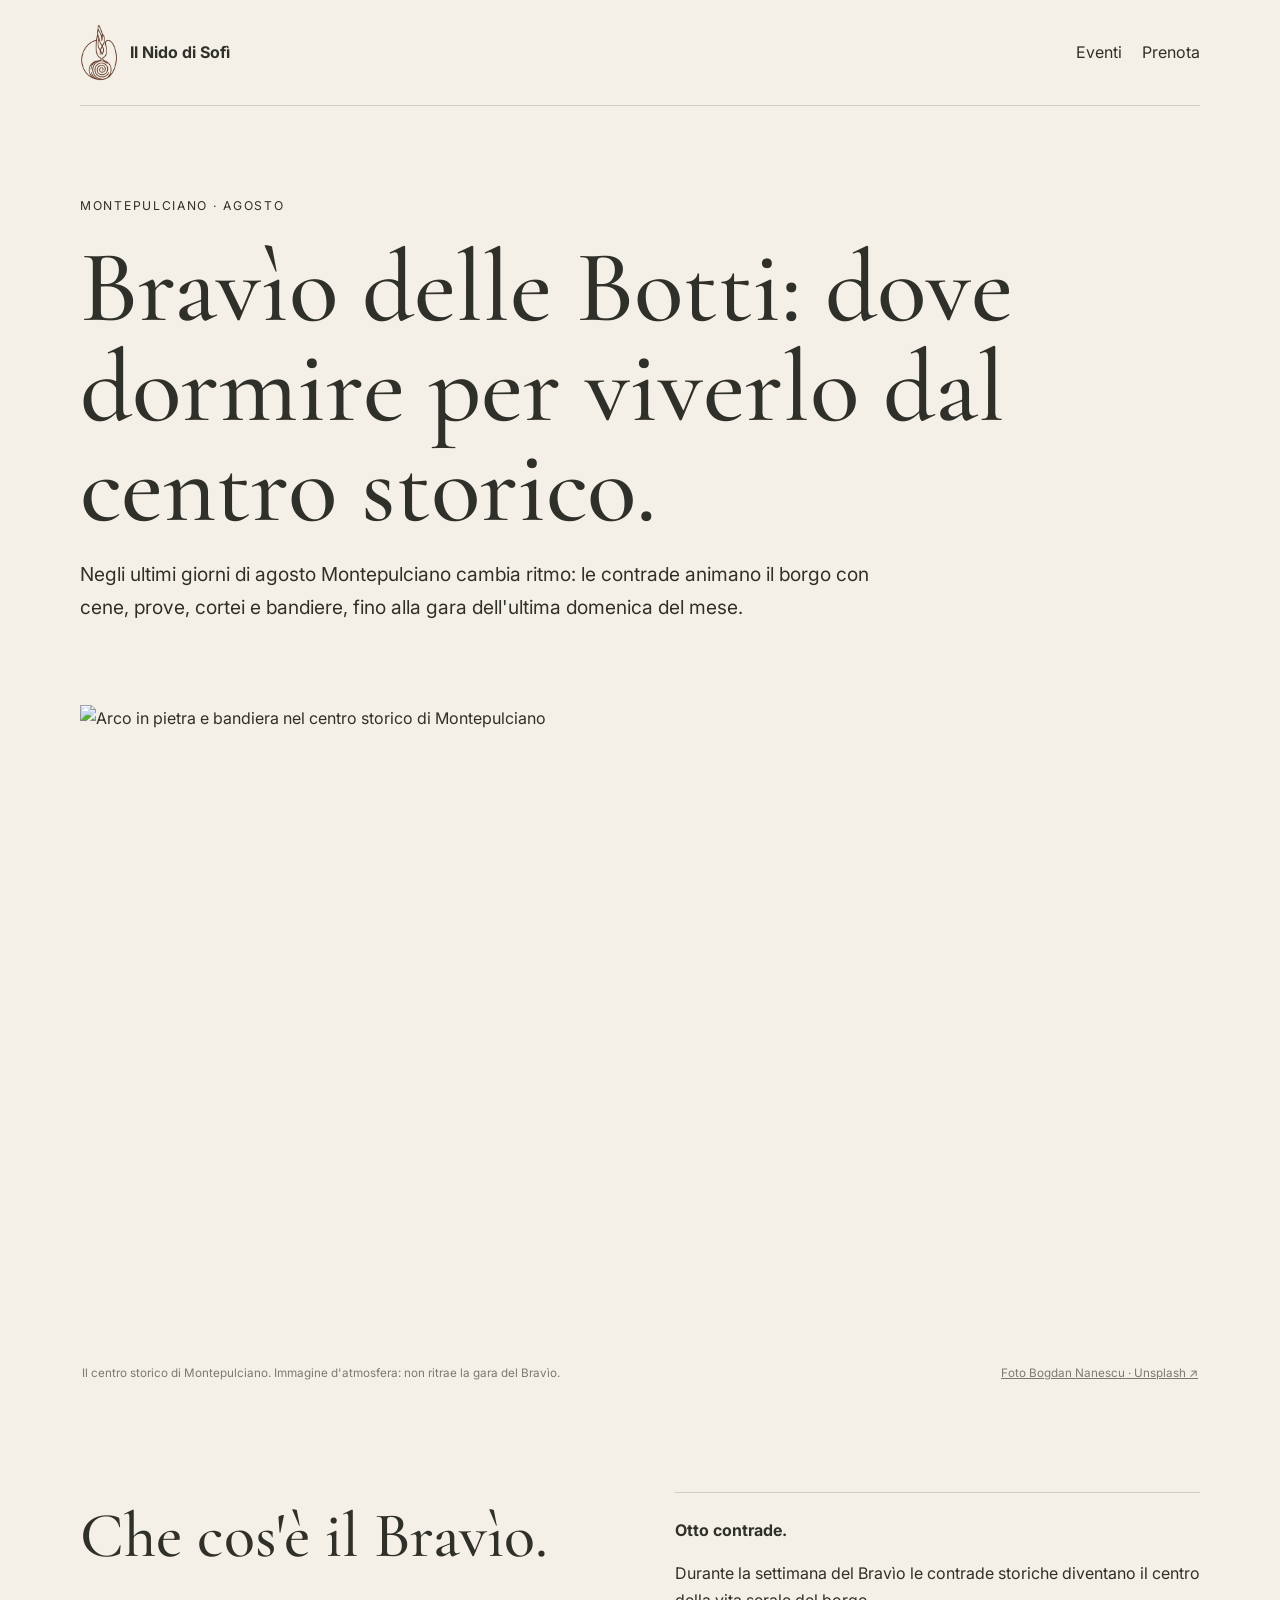
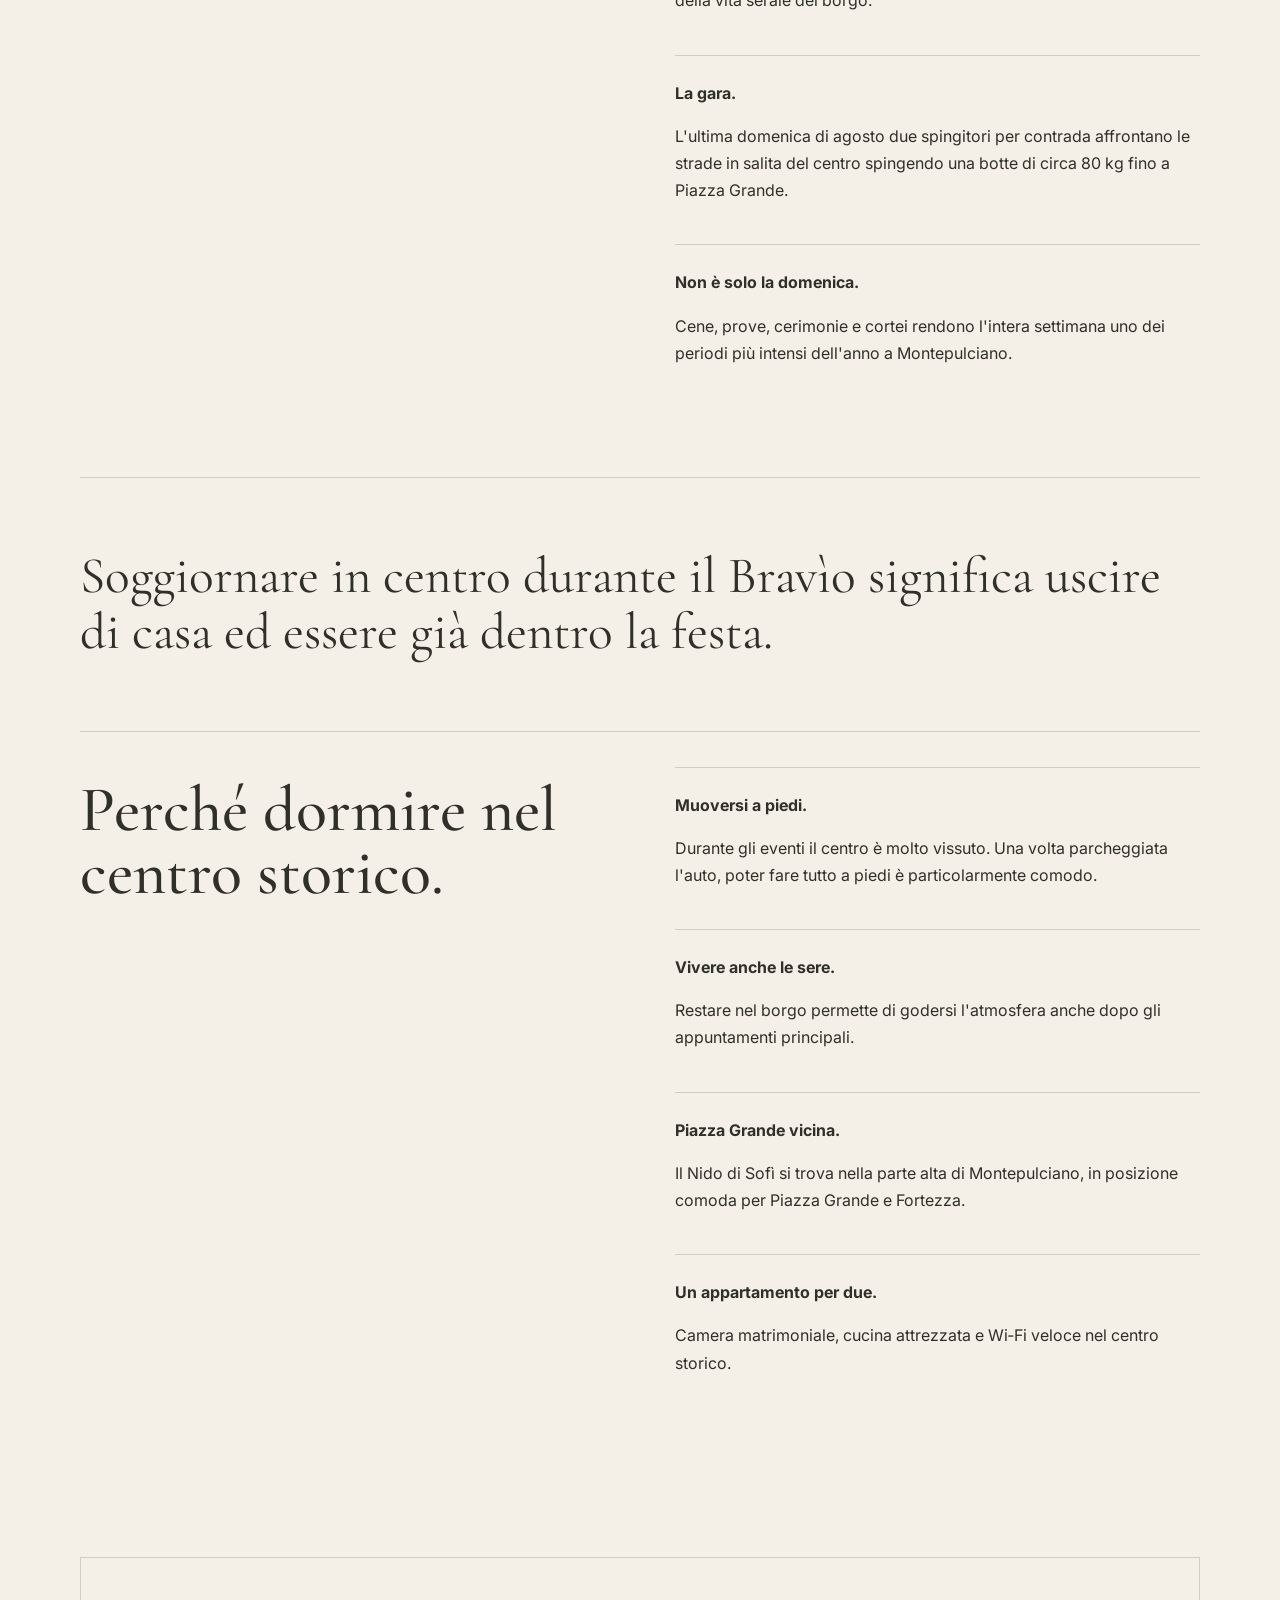
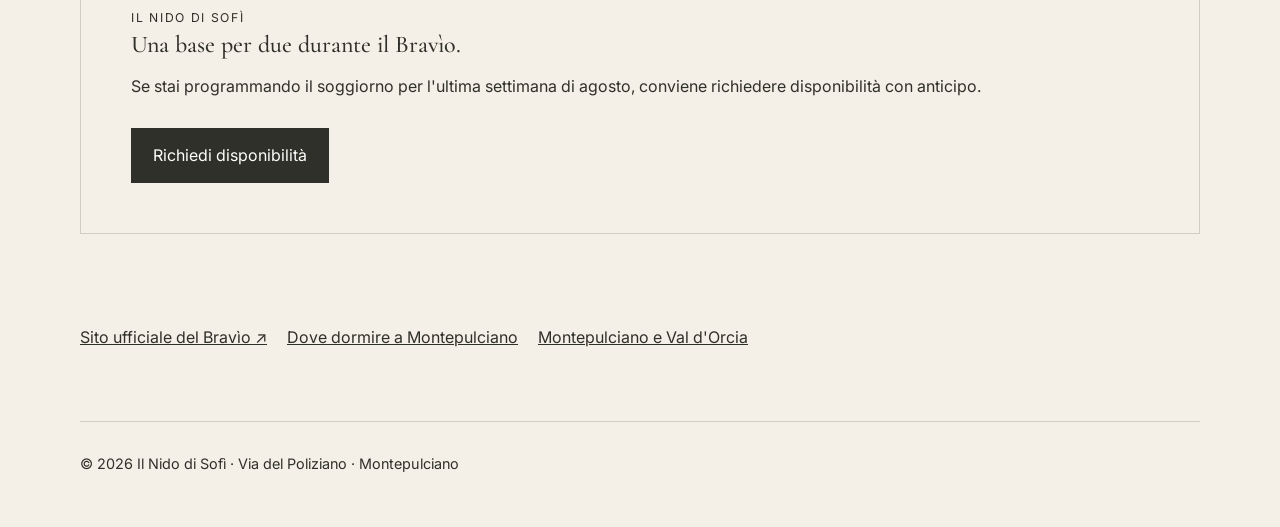
==== bravio-delle-botti/index.html @ 64944c13 "Switch canonical site URLs to ilnidodisofi.it" ====
<!doctype html>
<html lang="it">
<head>
  <meta charset="utf-8"><meta name="viewport" content="width=device-width, initial-scale=1">
  <link rel="icon" href="/favicon.png?v=2" type="image/png" sizes="512x512">
  <link rel="shortcut icon" href="/favicon.png?v=2" type="image/png">
  <link rel="apple-touch-icon" href="/favicon.png?v=2">
<title>Bravìo delle Botti a Montepulciano | Dove dormire in centro</title>
  <meta name="description" content="Bravìo delle Botti a Montepulciano: cosa aspettarsi, quando si svolge e dove dormire nel centro storico, a pochi passi da Piazza Grande.">
  <meta name="robots" content="index,follow,max-image-preview:large"><link rel="canonical" href="https://ilnidodisofi.it/bravio-delle-botti/">
  <meta property="og:title" content="Bravìo delle Botti a Montepulciano | Dove dormire in centro"><meta property="og:description" content="Una guida per vivere il Bravìo delle Botti soggiornando nel centro storico di Montepulciano."><meta property="og:type" content="article"><meta property="og:url" content="https://ilnidodisofi.it/bravio-delle-botti/"><meta property="og:image" content="https://ilnidodisofi.it/assets/photos/living-03.jpg">
  <link rel="preconnect" href="https://fonts.googleapis.com"><link rel="preconnect" href="https://fonts.gstatic.com" crossorigin><link href="https://fonts.googleapis.com/css2?family=Cormorant+Garamond:wght@400;500;600;700&family=Inter:wght@300;400;500;600&display=swap" rel="stylesheet">
  <style>:root{--cream:#f5f0e7;--ink:#2f3029;--brand:#6e3218;--line:rgba(47,48,41,.18)}*{box-sizing:border-box}body{margin:0;background:var(--cream);color:var(--ink);font-family:Inter,sans-serif;line-height:1.7}.wrap{width:min(1120px,88vw);margin:auto}.top{display:flex;justify-content:space-between;align-items:center;padding:24px 0;border-bottom:1px solid var(--line)}.brand{display:flex;align-items:center;gap:12px;color:inherit;text-decoration:none}.brand img{width:38px}.top nav a{color:inherit;text-decoration:none;margin-left:20px}.hero{padding:90px 0 50px}.eyebrow{letter-spacing:.14em;font-size:.76rem;text-transform:uppercase}.hero h1,h2{font-family:"Cormorant Garamond",serif;font-weight:500;line-height:.98;margin:.2em 0}.hero h1{font-size:clamp(3.2rem,8vw,7rem);max-width:960px}.lead{font-size:1.2rem;max-width:800px}.editorial-photo{margin:12px 0 76px}.editorial-photo img{display:block;width:100%;height:clamp(330px,52vw,650px);object-fit:cover;object-position:center}.editorial-photo figcaption{display:flex;justify-content:space-between;gap:16px;padding:10px 2px 0;font-size:.73rem;line-height:1.4;color:rgba(47,48,41,.62)}.editorial-photo a{color:inherit}.grid{display:grid;grid-template-columns:1fr 1fr;gap:70px;padding:35px 0 70px}.grid h2{font-size:clamp(2.2rem,5vw,4.4rem)}.card{border-top:1px solid var(--line);padding:24px 0}.quote{font-family:"Cormorant Garamond",serif;font-size:clamp(2rem,4vw,3.5rem);line-height:1.1;padding:70px 0;border-top:1px solid var(--line);border-bottom:1px solid var(--line)}.cta{margin:70px 0 90px;padding:50px;border:1px solid var(--line)}.button{display:inline-block;background:var(--ink);color:white;text-decoration:none;padding:14px 22px;margin-top:12px}.links{display:flex;gap:20px;flex-wrap:wrap;padding:0 0 70px}.links a{color:inherit}footer{border-top:1px solid var(--line);padding:30px 0 50px;font-size:.9rem}@media(max-width:760px){.top nav{display:none}.grid{grid-template-columns:1fr;gap:20px}.hero{padding-top:60px}.cta{padding:30px}.editorial-photo{margin-bottom:58px}.editorial-photo img{height:68vw;min-height:280px;max-height:420px}.editorial-photo figcaption{font-size:.7rem}}</style>
</head>
<body><div class="wrap"><header class="top"><a class="brand" href="../"><img src="../assets/logo-mark.png" alt=""><strong>Il Nido di Sofì</strong></a><nav><a href="../#eventi">Eventi</a><a href="../#prenota">Prenota</a></nav></header><main>
<section class="hero"><div class="eyebrow">MONTEPULCIANO · AGOSTO</div><h1>Bravìo delle Botti: dove dormire per viverlo dal centro storico.</h1><p class="lead">Negli ultimi giorni di agosto Montepulciano cambia ritmo: le contrade animano il borgo con cene, prove, cortei e bandiere, fino alla gara dell'ultima domenica del mese.</p></section>
<figure class="editorial-photo"><img src="https://unsplash.com/photos/4X8I5__wAx4/download?force=true&w=1800" alt="Arco in pietra e bandiera nel centro storico di Montepulciano" loading="lazy"><figcaption><span>Il centro storico di Montepulciano. Immagine d'atmosfera: non ritrae la gara del Bravìo.</span><a href="https://unsplash.com/photos/4X8I5__wAx4" target="_blank" rel="noopener">Foto Bogdan Nanescu · Unsplash ↗</a></figcaption></figure>
<section class="grid"><div><h2>Che cos'è il Bravìo.</h2></div><div><div class="card"><strong>Otto contrade.</strong><p>Durante la settimana del Bravìo le contrade storiche diventano il centro della vita serale del borgo.</p></div><div class="card"><strong>La gara.</strong><p>L'ultima domenica di agosto due spingitori per contrada affrontano le strade in salita del centro spingendo una botte di circa 80 kg fino a Piazza Grande.</p></div><div class="card"><strong>Non è solo la domenica.</strong><p>Cene, prove, cerimonie e cortei rendono l'intera settimana uno dei periodi più intensi dell'anno a Montepulciano.</p></div></div></section>
<div class="quote">Soggiornare in centro durante il Bravìo significa uscire di casa ed essere già dentro la festa.</div>
<section class="grid"><div><h2>Perché dormire nel centro storico.</h2></div><div><div class="card"><strong>Muoversi a piedi.</strong><p>Durante gli eventi il centro è molto vissuto. Una volta parcheggiata l'auto, poter fare tutto a piedi è particolarmente comodo.</p></div><div class="card"><strong>Vivere anche le sere.</strong><p>Restare nel borgo permette di godersi l'atmosfera anche dopo gli appuntamenti principali.</p></div><div class="card"><strong>Piazza Grande vicina.</strong><p>Il Nido di Sofì si trova nella parte alta di Montepulciano, in posizione comoda per Piazza Grande e Fortezza.</p></div><div class="card"><strong>Un appartamento per due.</strong><p>Camera matrimoniale, cucina attrezzata e Wi‑Fi veloce nel centro storico.</p></div></div></section>
<section class="cta"><div class="eyebrow">IL NIDO DI SOFÌ</div><h2>Una base per due durante il Bravìo.</h2><p>Se stai programmando il soggiorno per l'ultima settimana di agosto, conviene richiedere disponibilità con anticipo.</p><a class="button" href="../#prenota">Richiedi disponibilità</a></section><div class="links"><a href="https://www.braviodellebotti.com/" target="_blank" rel="noopener">Sito ufficiale del Bravìo ↗</a><a href="../montepulciano/">Dove dormire a Montepulciano</a><a href="../val-dorcia/">Montepulciano e Val d'Orcia</a></div>
</main><footer>© 2026 Il Nido di Sofì · Via del Poliziano · Montepulciano</footer></div></body></html>
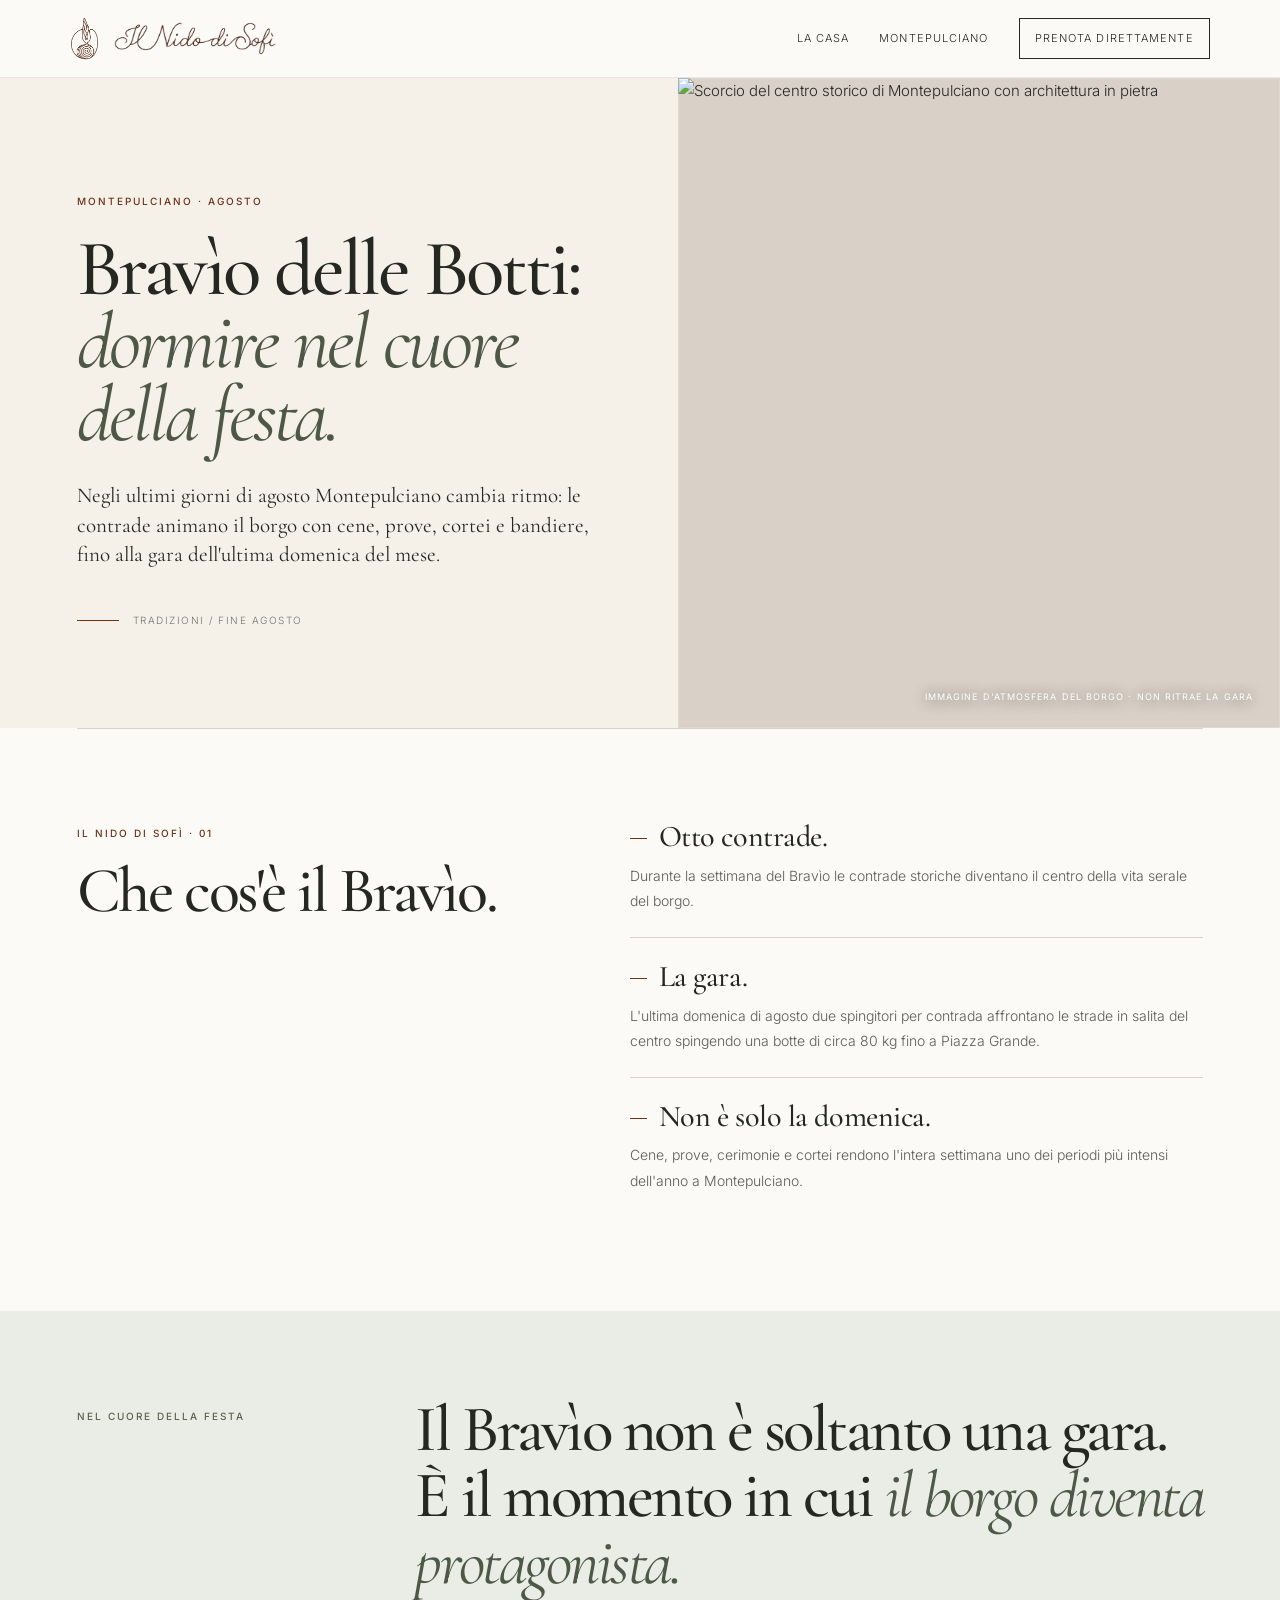
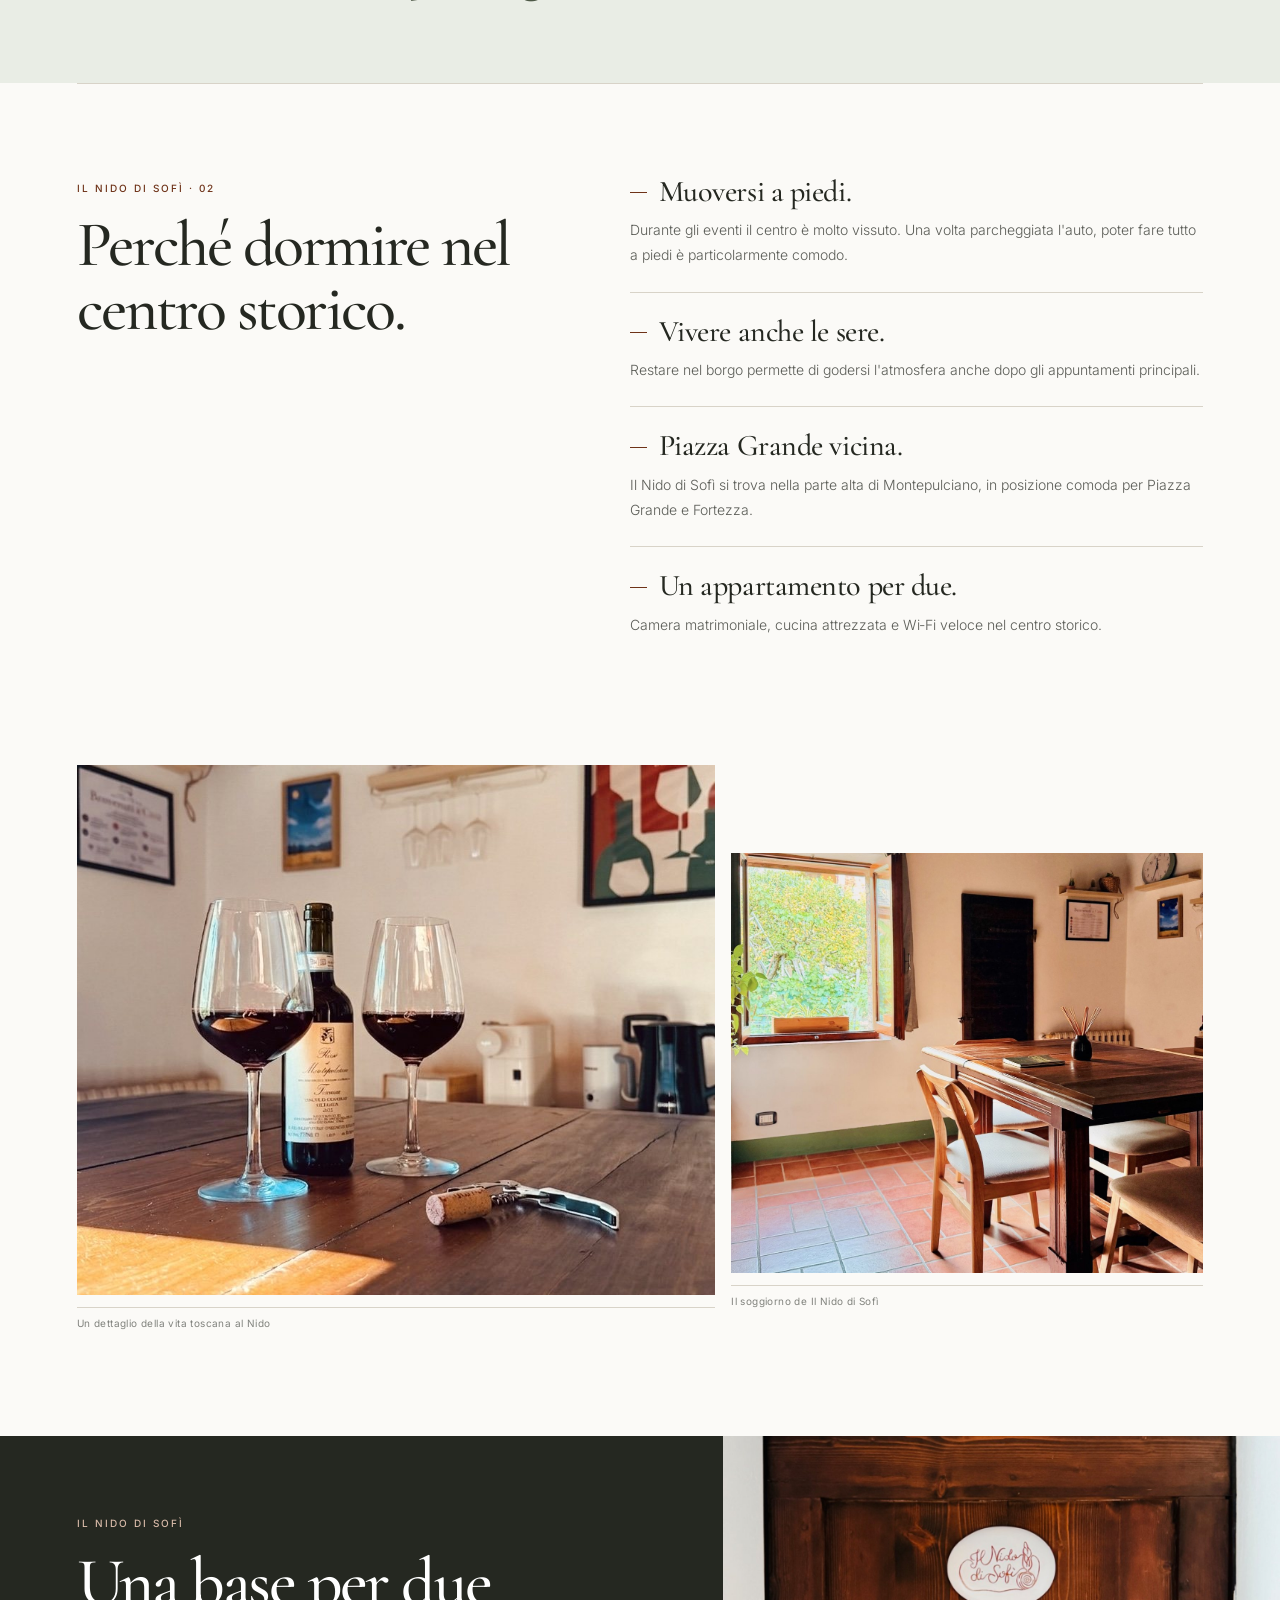
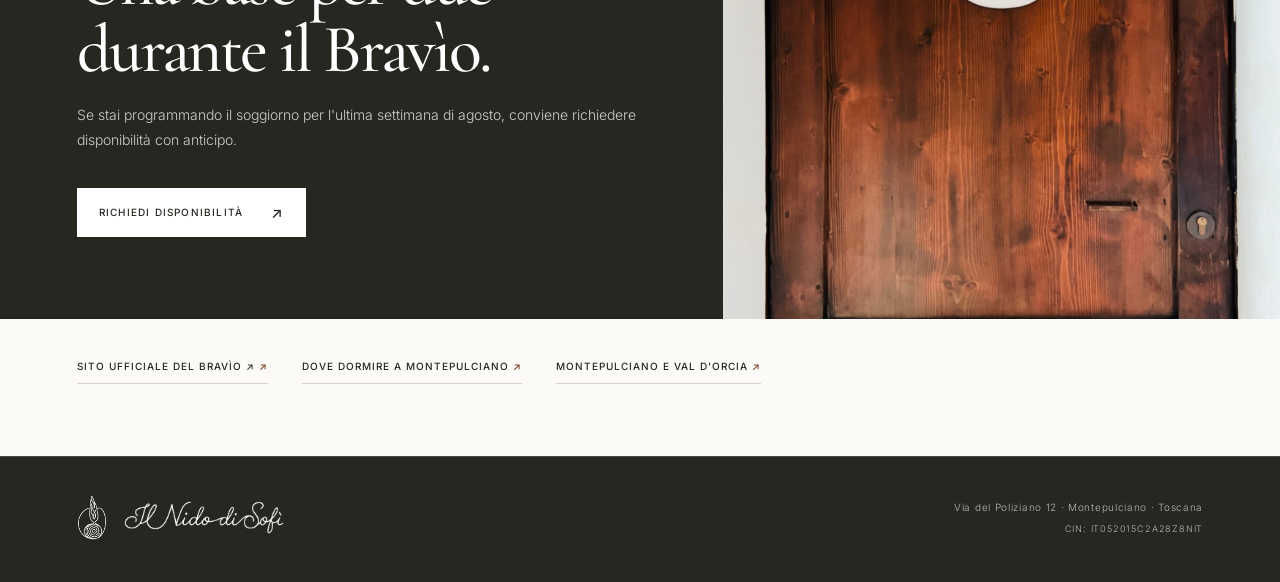
==== commit ddd9dabf: "Bring heritage and countryside pages into refined editorial design" ====
--- a/bravio-delle-botti/index.html
+++ b/bravio-delle-botti/index.html
@@ -2,21 +2,21 @@
 <html lang="it">
 <head>
   <meta charset="utf-8"><meta name="viewport" content="width=device-width, initial-scale=1">
-  <link rel="icon" href="/favicon.png?v=2" type="image/png" sizes="512x512">
-  <link rel="shortcut icon" href="/favicon.png?v=2" type="image/png">
-  <link rel="apple-touch-icon" href="/favicon.png?v=2">
+  <link rel="icon" href="/favicon.ico" sizes="any">
+<link rel="icon" href="/favicon.png" type="image/png" sizes="512x512">
+<link rel="shortcut icon" href="/favicon.ico">
+<link rel="apple-touch-icon" href="/favicon.png">
 <title>Bravìo delle Botti a Montepulciano | Dove dormire in centro</title>
   <meta name="description" content="Bravìo delle Botti a Montepulciano: cosa aspettarsi, quando si svolge e dove dormire nel centro storico, a pochi passi da Piazza Grande.">
   <meta name="robots" content="index,follow,max-image-preview:large"><link rel="canonical" href="https://ilnidodisofi.it/bravio-delle-botti/">
   <meta property="og:title" content="Bravìo delle Botti a Montepulciano | Dove dormire in centro"><meta property="og:description" content="Una guida per vivere il Bravìo delle Botti soggiornando nel centro storico di Montepulciano."><meta property="og:type" content="article"><meta property="og:url" content="https://ilnidodisofi.it/bravio-delle-botti/"><meta property="og:image" content="https://ilnidodisofi.it/assets/photos/living-03.jpg">
   <link rel="preconnect" href="https://fonts.googleapis.com"><link rel="preconnect" href="https://fonts.gstatic.com" crossorigin><link href="https://fonts.googleapis.com/css2?family=Cormorant+Garamond:wght@400;500;600;700&family=Inter:wght@300;400;500;600&display=swap" rel="stylesheet">
-  <style>:root{--cream:#f5f0e7;--ink:#2f3029;--brand:#6e3218;--line:rgba(47,48,41,.18)}*{box-sizing:border-box}body{margin:0;background:var(--cream);color:var(--ink);font-family:Inter,sans-serif;line-height:1.7}.wrap{width:min(1120px,88vw);margin:auto}.top{display:flex;justify-content:space-between;align-items:center;padding:24px 0;border-bottom:1px solid var(--line)}.brand{display:flex;align-items:center;gap:12px;color:inherit;text-decoration:none}.brand img{width:38px}.top nav a{color:inherit;text-decoration:none;margin-left:20px}.hero{padding:90px 0 50px}.eyebrow{letter-spacing:.14em;font-size:.76rem;text-transform:uppercase}.hero h1,h2{font-family:"Cormorant Garamond",serif;font-weight:500;line-height:.98;margin:.2em 0}.hero h1{font-size:clamp(3.2rem,8vw,7rem);max-width:960px}.lead{font-size:1.2rem;max-width:800px}.editorial-photo{margin:12px 0 76px}.editorial-photo img{display:block;width:100%;height:clamp(330px,52vw,650px);object-fit:cover;object-position:center}.editorial-photo figcaption{display:flex;justify-content:space-between;gap:16px;padding:10px 2px 0;font-size:.73rem;line-height:1.4;color:rgba(47,48,41,.62)}.editorial-photo a{color:inherit}.grid{display:grid;grid-template-columns:1fr 1fr;gap:70px;padding:35px 0 70px}.grid h2{font-size:clamp(2.2rem,5vw,4.4rem)}.card{border-top:1px solid var(--line);padding:24px 0}.quote{font-family:"Cormorant Garamond",serif;font-size:clamp(2rem,4vw,3.5rem);line-height:1.1;padding:70px 0;border-top:1px solid var(--line);border-bottom:1px solid var(--line)}.cta{margin:70px 0 90px;padding:50px;border:1px solid var(--line)}.button{display:inline-block;background:var(--ink);color:white;text-decoration:none;padding:14px 22px;margin-top:12px}.links{display:flex;gap:20px;flex-wrap:wrap;padding:0 0 70px}.links a{color:inherit}footer{border-top:1px solid var(--line);padding:30px 0 50px;font-size:.9rem}@media(max-width:760px){.top nav{display:none}.grid{grid-template-columns:1fr;gap:20px}.hero{padding-top:60px}.cta{padding:30px}.editorial-photo{margin-bottom:58px}.editorial-photo img{height:68vw;min-height:280px;max-height:420px}.editorial-photo figcaption{font-size:.7rem}}</style>
+  <link rel="stylesheet" href="/landing-pages.css?v=2">
 </head>
-<body><div class="wrap"><header class="top"><a class="brand" href="../"><img src="../assets/logo-mark.png" alt=""><strong>Il Nido di Sofì</strong></a><nav><a href="../#eventi">Eventi</a><a href="../#prenota">Prenota</a></nav></header><main>
-<section class="hero"><div class="eyebrow">MONTEPULCIANO · AGOSTO</div><h1>Bravìo delle Botti: dove dormire per viverlo dal centro storico.</h1><p class="lead">Negli ultimi giorni di agosto Montepulciano cambia ritmo: le contrade animano il borgo con cene, prove, cortei e bandiere, fino alla gara dell'ultima domenica del mese.</p></section>
-<figure class="editorial-photo"><img src="https://unsplash.com/photos/4X8I5__wAx4/download?force=true&w=1800" alt="Arco in pietra e bandiera nel centro storico di Montepulciano" loading="lazy"><figcaption><span>Il centro storico di Montepulciano. Immagine d'atmosfera: non ritrae la gara del Bravìo.</span><a href="https://unsplash.com/photos/4X8I5__wAx4" target="_blank" rel="noopener">Foto Bogdan Nanescu · Unsplash ↗</a></figcaption></figure>
-<section class="grid"><div><h2>Che cos'è il Bravìo.</h2></div><div><div class="card"><strong>Otto contrade.</strong><p>Durante la settimana del Bravìo le contrade storiche diventano il centro della vita serale del borgo.</p></div><div class="card"><strong>La gara.</strong><p>L'ultima domenica di agosto due spingitori per contrada affrontano le strade in salita del centro spingendo una botte di circa 80 kg fino a Piazza Grande.</p></div><div class="card"><strong>Non è solo la domenica.</strong><p>Cene, prove, cerimonie e cortei rendono l'intera settimana uno dei periodi più intensi dell'anno a Montepulciano.</p></div></div></section>
-<div class="quote">Soggiornare in centro durante il Bravìo significa uscire di casa ed essere già dentro la festa.</div>
-<section class="grid"><div><h2>Perché dormire nel centro storico.</h2></div><div><div class="card"><strong>Muoversi a piedi.</strong><p>Durante gli eventi il centro è molto vissuto. Una volta parcheggiata l'auto, poter fare tutto a piedi è particolarmente comodo.</p></div><div class="card"><strong>Vivere anche le sere.</strong><p>Restare nel borgo permette di godersi l'atmosfera anche dopo gli appuntamenti principali.</p></div><div class="card"><strong>Piazza Grande vicina.</strong><p>Il Nido di Sofì si trova nella parte alta di Montepulciano, in posizione comoda per Piazza Grande e Fortezza.</p></div><div class="card"><strong>Un appartamento per due.</strong><p>Camera matrimoniale, cucina attrezzata e Wi‑Fi veloce nel centro storico.</p></div></div></section>
-<section class="cta"><div class="eyebrow">IL NIDO DI SOFÌ</div><h2>Una base per due durante il Bravìo.</h2><p>Se stai programmando il soggiorno per l'ultima settimana di agosto, conviene richiedere disponibilità con anticipo.</p><a class="button" href="../#prenota">Richiedi disponibilità</a></section><div class="links"><a href="https://www.braviodellebotti.com/" target="_blank" rel="noopener">Sito ufficiale del Bravìo ↗</a><a href="../montepulciano/">Dove dormire a Montepulciano</a><a href="../val-dorcia/">Montepulciano e Val d'Orcia</a></div>
-</main><footer>© 2026 Il Nido di Sofì · Via del Poliziano · Montepulciano</footer></div></body></html>+<body class="page-bravio"><div class="wrap"><header class="top"><a class="brand" href="/" aria-label="Il Nido di Sofì — Torna alla home"><img class="brand-mark" src="../assets/logo-mark.png" alt=""><img class="brand-wordmark" src="../assets/logo-wordmark.png" alt="Il Nido di Sofì"></a><nav aria-label="Navigazione"><a href="/#casa">La casa</a><a href="/montepulciano/">Montepulciano</a><a class="nav-cta" href="/#prenota">Prenota direttamente</a></nav></header><main>
+<section class="hero hero-split"><div class="hero-copy"><div class="eyebrow">MONTEPULCIANO · AGOSTO</div><h1>Bravìo delle Botti: <em>dormire nel cuore della festa.</em></h1><p class="lead">Negli ultimi giorni di agosto Montepulciano cambia ritmo: le contrade animano il borgo con cene, prove, cortei e bandiere, fino alla gara dell'ultima domenica del mese.</p><div class="hero-index">TRADIZIONI / FINE AGOSTO</div></div><div class="hero-visual"><img src="https://unsplash.com/photos/4X8I5__wAx4/download?force=true&w=1800" alt="Scorcio del centro storico di Montepulciano con architettura in pietra" fetchpriority="high"><span class="photo-credit">Immagine d'atmosfera del borgo · non ritrae la gara</span></div></section>
+<section class="chapter chapter-first"><div><span class="eyebrow">IL NIDO DI SOFÌ · 01</span><h2>Che cos'è il Bravìo.</h2></div><div><div class="card"><strong>Otto contrade.</strong><p>Durante la settimana del Bravìo le contrade storiche diventano il centro della vita serale del borgo.</p></div><div class="card"><strong>La gara.</strong><p>L'ultima domenica di agosto due spingitori per contrada affrontano le strade in salita del centro spingendo una botte di circa 80 kg fino a Piazza Grande.</p></div><div class="card"><strong>Non è solo la domenica.</strong><p>Cene, prove, cerimonie e cortei rendono l'intera settimana uno dei periodi più intensi dell'anno a Montepulciano.</p></div></div></section>
+<aside class="divider-quote" aria-label="NEL CUORE DELLA FESTA"><span class="eyebrow">NEL CUORE DELLA FESTA</span><p class="display-quote">Il Bravìo non è soltanto una gara. È il momento in cui <em>il borgo diventa protagonista.</em></p></aside>
+<section class="chapter"><div><span class="eyebrow">IL NIDO DI SOFÌ · 02</span><h2>Perché dormire nel centro storico.</h2></div><div><div class="card"><strong>Muoversi a piedi.</strong><p>Durante gli eventi il centro è molto vissuto. Una volta parcheggiata l'auto, poter fare tutto a piedi è particolarmente comodo.</p></div><div class="card"><strong>Vivere anche le sere.</strong><p>Restare nel borgo permette di godersi l'atmosfera anche dopo gli appuntamenti principali.</p></div><div class="card"><strong>Piazza Grande vicina.</strong><p>Il Nido di Sofì si trova nella parte alta di Montepulciano, in posizione comoda per Piazza Grande e Fortezza.</p></div><div class="card"><strong>Un appartamento per due.</strong><p>Camera matrimoniale, cucina attrezzata e Wi‑Fi veloce nel centro storico.</p></div></div></section>
+<section class="editorial-gallery" aria-label="L'atmosfera de Il Nido di Sofì"><figure><img src="../assets/photos/wine-detail.jpg" alt="Un dettaglio della vita toscana al Nido" loading="lazy"><figcaption>Un dettaglio della vita toscana al Nido</figcaption></figure><figure><img src="../assets/photos/living-03.jpg" alt="Il soggiorno de Il Nido di Sofì" loading="lazy"><figcaption>Il soggiorno de Il Nido di Sofì</figcaption></figure></section><section class="cta"><div class="cta-copy"><div class="eyebrow">IL NIDO DI SOFÌ</div><h2>Una base per due durante il Bravìo.</h2><p>Se stai programmando il soggiorno per l'ultima settimana di agosto, conviene richiedere disponibilità con anticipo.</p><a class="button" href="../#prenota">Richiedi disponibilità</a></div><div class="cta-art"><img src="../assets/photos/entrance-door.jpg" alt="Il Nido di Sofì a Montepulciano" loading="lazy"></div></section><div class="links"><a href="https://www.braviodellebotti.com/" target="_blank" rel="noopener">Sito ufficiale del Bravìo ↗</a><a href="../montepulciano/">Dove dormire a Montepulciano</a><a href="../val-dorcia/">Montepulciano e Val d'Orcia</a></div>
+</main><footer><a class="footer-logo" href="/" aria-label="Il Nido di Sofì — Homepage"><img src="../assets/logo-mark.png" alt=""><img src="../assets/logo-wordmark.png" alt="Il Nido di Sofì"></a><div class="footer-info">Via del Poliziano 12 · Montepulciano · Toscana<small>CIN: IT052015C2A28Z8NIT</small></div></footer></div></body></html>
--- a/landing-pages.css
+++ b/landing-pages.css
@@ -0,0 +1,137 @@
+/* Il Nido di Sofì — editorial landing pages.
+   Shared visual language with the home: ivory, olive, terracotta, Cormorant, Inter. */
+:root{--ink:#252821;--olive:#4d5846;--brand:#6e3218;--cream:#f5f1e9;--paper:#fbfaf7;--line:#d8d3c8;--serif:'Cormorant Garamond',Georgia,serif;--sans:'Inter',Arial,sans-serif}
+*,*:before,*:after{box-sizing:border-box}
+html{scroll-behavior:smooth}
+body{margin:0;background:var(--paper);color:var(--ink);font-family:var(--sans);font-size:15px;font-weight:300;line-height:1.72;-webkit-font-smoothing:antialiased}
+img{display:block;max-width:100%}a{color:inherit}h1,h2,h3,p{overflow-wrap:break-word}a:focus-visible{outline:2px solid var(--brand);outline-offset:4px}
+.wrap{width:100%;margin:0;max-width:none}
+.inner{width:min(1180px,88vw);margin-inline:auto}
+.top{height:78px;padding:0 5.5vw;position:sticky;top:0;z-index:20;display:flex;justify-content:space-between;align-items:center;background:rgba(251,250,247,.96);border-bottom:1px solid rgba(37,40,33,.09);backdrop-filter:blur(12px);-webkit-backdrop-filter:blur(12px)}
+.brand{display:flex;align-items:center;gap:12px;text-decoration:none;min-width:0}.brand-mark{width:29px;height:43px;object-fit:contain;flex:0 0 auto}.brand-wordmark{width:168px;height:auto;object-fit:contain;min-width:0}
+.top nav{display:flex;align-items:center;gap:30px}.top nav a{font-size:11px;letter-spacing:.1em;text-transform:uppercase;text-decoration:none;white-space:nowrap}
+.top nav a:hover,.text-link:hover{color:var(--brand)}.top nav .nav-cta{padding:10px 15px;border:1px solid var(--ink)}.top nav .nav-cta:hover{background:var(--ink);color:#fff}
+
+.hero{position:relative}.hero-split{min-height:650px;display:grid;grid-template-columns:1.06fr .94fr;background:var(--cream)}.hero-copy{width:100%;min-width:0}
+.hero-split .hero-copy{padding:clamp(76px,8vw,135px) clamp(40px,7vw,120px) 85px max(6vw,calc((100vw - 1180px)/2));display:flex;flex-direction:column;align-items:flex-start;justify-content:center}
+.eyebrow,.section-kicker{font-family:var(--sans);font-size:10px;line-height:1.5;font-weight:500;letter-spacing:.20em;text-transform:uppercase}.eyebrow{color:var(--brand)}
+.hero h1,h2,.display-quote{font-family:var(--serif);font-weight:500;letter-spacing:-.038em}.hero h1{font-size:clamp(62px,6.2vw,106px);line-height:.92;margin:24px 0 29px;max-width:760px}.hero h1 em,.chapter h2 em,.display-quote em{color:var(--olive);font-weight:400}
+.lead{max-width:620px;font:400 clamp(19px,1.65vw,23px)/1.4 var(--serif);margin:0}
+.hero-visual{position:relative;min-height:100%;background:#d9d1c7;overflow:hidden}.hero-visual img{position:absolute;inset:0;width:100%;height:100%;object-fit:cover}
+.hero-visual:after{content:"";position:absolute;inset:0;border:1px solid rgba(255,255,255,.16);pointer-events:none}.photo-credit{position:absolute;bottom:25px;right:27px;color:#fff;font:400 9px/1.3 var(--sans);letter-spacing:.12em;text-transform:uppercase;text-shadow:0 1px 14px rgba(0,0,0,.7);z-index:1}
+.hero-index{margin-top:42px;display:flex;gap:14px;align-items:center;color:rgba(37,40,33,.62);font-size:10px;letter-spacing:.15em;text-transform:uppercase}.hero-index:before{content:"";width:42px;height:1px;background:var(--brand)}
+
+.hero-romance{height:min(820px,90svh);min-height:660px;color:#fff;background:#30332d;display:flex;align-items:end;isolation:isolate}.hero-romance .hero-visual{position:absolute;inset:0;z-index:-1}.hero-romance .hero-visual img{object-position:center 45%}.hero-romance .hero-visual:after{border:0;background:linear-gradient(90deg,rgba(16,18,15,.78) 0%,rgba(16,18,15,.38) 55%,rgba(16,18,15,.1) 100%),linear-gradient(0deg,rgba(16,18,15,.38),transparent 62%)}
+.hero-romance .hero-copy{padding:100px 6vw 104px;max-width:1140px;margin:0 auto}.hero-romance .eyebrow{color:#f2dbcb}.hero-romance h1{max-width:940px;margin:23px 0 27px;font-size:clamp(65px,7.9vw,123px)}.hero-romance h1 em{color:#e5d4c6}.hero-romance .lead{color:rgba(255,255,255,.9);max-width:680px}
+.hero-romance .hero-index{color:rgba(255,255,255,.78);margin-top:40px}.hero-romance .hero-index:before{background:#d8b49d}
+.hero-romance .photo-credit{left:6vw;right:auto;bottom:25px}
+
+main{overflow:hidden}
+.chapter{width:min(1180px,88vw);margin:0 auto;display:grid;grid-template-columns:minmax(0,.88fr) minmax(0,1.12fr);column-gap:clamp(50px,8vw,130px);padding:90px 0 94px;border-top:1px solid var(--line)}
+.chapter:first-of-type{border-top:0}.chapter>div:first-child{align-self:start}.chapter h2{font-size:clamp(47px,5vw,78px);line-height:.99;margin:14px 0 0}.chapter .card{padding:23px 0 24px;border-bottom:1px solid var(--line)}.chapter .card:first-child{padding-top:2px}.chapter .card:last-child{border-bottom:0}
+.chapter .card strong{display:block;font:500 clamp(25px,2.35vw,33px)/1.05 var(--serif);letter-spacing:-.015em}
+.chapter .card p{max-width:650px;margin:10px 0 0;color:rgba(37,40,33,.75);font-size:14px;line-height:1.8}.chapter .card a{color:var(--brand);text-underline-offset:3px}
+.chapter .card strong::before{content:"";display:inline-block;vertical-align:middle;width:17px;height:1px;background:var(--brand);margin-right:12px;transform:translateY(-2px)}
+.chapter:nth-of-type(odd) h2{color:var(--ink)}
+
+.divider-quote{padding:86px max(6vw,calc((100vw - 1180px)/2));background:#e9ede5;display:grid;grid-template-columns:minmax(150px,.3fr) minmax(0,1fr);gap:8vw;align-items:start}
+.divider-quote .eyebrow{color:#59634f;padding-top:12px}.divider-quote .display-quote{font-size:clamp(40px,5.1vw,76px);line-height:1.02;max-width:960px;margin:0}
+.divider-quote .display-quote em{color:var(--olive)}
+
+.visual-pair,.editorial-gallery{width:min(1180px,88vw);margin:10px auto 105px;display:grid;grid-template-columns:1.15fr .85fr;gap:16px;align-items:start}
+.visual-pair figure,.editorial-gallery figure{margin:0;min-width:0}
+.visual-pair img,.editorial-gallery img{width:100%;height:530px;object-fit:cover;background:#e6e1d7}
+.visual-pair figure:nth-child(2),.editorial-gallery figure:nth-child(2){padding-top:88px}
+.visual-pair figure:nth-child(2) img,.editorial-gallery figure:nth-child(2) img{height:420px}
+.visual-pair figcaption,.editorial-gallery figcaption{margin-top:12px;padding-top:8px;border-top:1px solid var(--line);display:flex;justify-content:space-between;gap:12px;color:rgba(37,40,33,.57);font:400 10px/1.5 var(--sans);letter-spacing:.04em}
+.visual-pair figcaption a{text-underline-offset:3px}
+
+.quick-section{width:100%;padding:90px 6vw 104px;background:#f5f1e9}
+.quick-section>.eyebrow,.quick-section>h2,.quick-section>.quick-grid{max-width:1180px;margin-left:auto;margin-right:auto}
+.quick-section>h2{font-size:clamp(48px,5.1vw,79px);line-height:.99;margin-top:18px;margin-bottom:48px;max-width:1180px!important}
+.quick-grid{display:grid;grid-template-columns:repeat(3,minmax(0,1fr));gap:0;border-top:1px solid var(--line);border-bottom:1px solid var(--line);padding:0}
+.quick-card{min-height:270px;padding:35px 28px 38px;background:transparent;border:0;border-right:1px solid var(--line)}
+.quick-card:first-child{padding-left:0}.quick-card:last-child{border-right:0}
+.quick-card span{display:block;color:var(--brand);font:600 10px var(--sans);letter-spacing:.2em;margin-bottom:32px}
+.quick-card strong{display:block;font:500 clamp(28px,2.6vw,38px)/1.02 var(--serif);margin:0 0 16px}
+.quick-card p{font-size:14px;line-height:1.78;color:rgba(37,40,33,.75);margin:0}
+
+.choice-panel{width:min(1180px,88vw);margin:0 auto 90px;display:grid;grid-template-columns:1fr 1fr;border:1px solid var(--line)}
+.choice-panel>div{padding:45px 50px}.choice-panel>div:first-child{background:var(--olive);color:#fff}.choice-panel>div:last-child{background:var(--cream)}
+.choice-panel span{font:500 10px var(--sans);letter-spacing:.17em;text-transform:uppercase}.choice-panel h3{font:500 clamp(36px,3.7vw,55px)/1 var(--serif);margin:23px 0 20px}
+.choice-panel p{font-size:14px;max-width:455px;line-height:1.85}.choice-panel>div:first-child p{color:rgba(255,255,255,.84)}
+
+.cta{width:100%;margin:20px 0 0;padding:0;background:var(--ink);color:#fff;display:grid;grid-template-columns:1.13fr .87fr;min-height:440px}
+.cta-copy{padding:80px 6vw 82px max(6vw,calc((100vw - 1180px)/2));align-self:center}
+.cta .eyebrow{color:#d7b9a8}.cta h2{font-size:clamp(49px,5.3vw,80px);max-width:760px;line-height:.99;margin:18px 0 20px}
+.cta p{max-width:590px;font-size:14px;line-height:1.75;color:rgba(255,255,255,.78)}
+.cta-art{position:relative;background:#554f45;min-height:440px;overflow:hidden}
+.cta-art img{position:absolute;inset:0;width:100%;height:100%;object-fit:cover}
+.button{display:inline-flex;align-items:center;justify-content:center;gap:28px;background:#fff;color:var(--ink);border:1px solid #fff;text-decoration:none;font:500 10px/1.3 var(--sans);text-transform:uppercase;letter-spacing:.12em;padding:16px 21px;margin-top:22px;transition:background-color .2s ease,color .2s ease}
+.button::after{content:"↗";font-size:15px;line-height:1}.button:hover{background:transparent;color:white}
+.links{width:min(1180px,88vw);margin:auto;display:flex;flex-wrap:wrap;gap:12px 34px;padding:40px 0 72px}
+.links a{font:500 10px/1.5 var(--sans);letter-spacing:.1em;text-transform:uppercase;text-decoration:none;border-bottom:1px solid var(--line);padding-bottom:9px}
+.links a:after{content:" ↗";color:var(--brand)}
+footer{background:var(--ink);color:#fff;padding:38px 6vw 42px;border-top:1px solid rgba(255,255,255,.15);display:flex;justify-content:space-between;gap:35px;align-items:center}
+.footer-logo{display:flex;align-items:center;gap:13px;text-decoration:none}.footer-logo img:first-child{width:31px;height:45px;object-fit:contain;filter:brightness(0) invert(1)}.footer-logo img:last-child{width:166px;object-fit:contain;filter:brightness(0) invert(1)}
+.footer-info{font-size:10px;letter-spacing:.07em;color:rgba(255,255,255,.67);text-align:right}.footer-info small{display:block;margin-top:5px;font-size:9px;letter-spacing:.09em}
+
+.page-romance .divider-quote{background:#eee3db}.page-romance .divider-quote .eyebrow,.page-romance .divider-quote .display-quote em{color:var(--brand)}
+.page-romance .cta{background:#5b392d}.page-romance .cta .eyebrow{color:#f0d6c5}
+.page-sleep .divider-quote{background:#e8ece4}
+.page-town .cta{background:#424d40}
+
+@media(max-width:1060px){
+.top{padding-inline:5vw}.hero-split{grid-template-columns:1fr 1fr;min-height:600px}.hero-split .hero-copy{padding:80px 5vw}.hero h1{font-size:clamp(56px,6vw,78px)}
+.chapter{column-gap:7vw}.chapter h2{font-size:clamp(44px,5vw,65px)}
+.cta-copy{padding:64px 5vw}
+}
+@media(max-width:760px){
+.top{height:66px;padding:0 6vw}.brand-mark{width:24px;height:37px}.brand-wordmark{width:140px}.top nav a:not(.nav-cta){display:none}.top nav{gap:0}.top nav .nav-cta{padding:10px 13px;font-size:9px}
+.hero-split{grid-template-columns:1fr;min-height:0}.hero-split .hero-copy{padding:68px 6vw 55px}.hero h1{font-size:clamp(53px,10.5vw,82px);margin:20px 0 24px}.hero-split .hero-visual{min-height:410px}.hero-index{margin-top:30px}
+.hero-romance{height:auto;min-height:670px;align-items:end}.hero-romance .hero-copy{padding:145px 6vw 87px}.hero-romance h1{font-size:clamp(58px,10.8vw,87px)}.hero-romance .lead{font-size:21px}.hero-romance .hero-visual img{object-position:55% center}
+.chapter{grid-template-columns:1fr;padding:62px 0 66px;gap:28px}.chapter h2{font-size:clamp(47px,9vw,69px);max-width:650px;margin-top:8px}.chapter .card strong{font-size:29px}.chapter .card p{font-size:14px}
+.divider-quote{padding:64px 6vw;grid-template-columns:1fr;gap:24px}.divider-quote .display-quote{font-size:clamp(43px,8.3vw,65px)}
+.visual-pair,.editorial-gallery{grid-template-columns:1fr 1fr;gap:12px;margin-bottom:68px}.visual-pair img,.editorial-gallery img{height:330px}.visual-pair figure:nth-child(2),.editorial-gallery figure:nth-child(2){padding-top:55px}.visual-pair figure:nth-child(2) img,.editorial-gallery figure:nth-child(2) img{height:265px}
+.quick-section{padding:64px 6vw 76px}.quick-section>h2{font-size:clamp(47px,9vw,69px);margin-bottom:35px}.quick-grid{grid-template-columns:1fr;border-bottom:0}.quick-card,.quick-card:first-child{border:0;border-bottom:1px solid var(--line);padding:24px 0 28px;min-height:0}.quick-card span{margin-bottom:16px}.quick-card strong{font-size:34px}
+.choice-panel{grid-template-columns:1fr;margin-bottom:66px}.choice-panel>div{padding:36px 8%}
+.cta{grid-template-columns:1fr}.cta-copy{padding:65px 6vw}.cta h2{font-size:clamp(48px,9vw,70px)}.cta-art{min-height:360px}
+.links{padding:35px 0 58px}
+footer{padding:32px 6vw;align-items:flex-start;flex-direction:column}.footer-info{text-align:left}
+}
+@media(max-width:440px){
+.hero-split .hero-copy{padding-top:54px;padding-bottom:42px}.hero h1{font-size:clamp(48px,12.1vw,58px)}.hero .lead{font-size:20px}.hero-split .hero-visual{min-height:330px;height:92vw}
+.hero-romance{min-height:660px}.hero-romance .hero-copy{padding-bottom:86px}.hero-romance h1{font-size:clamp(54px,13vw,65px)}.hero-romance .lead{font-size:19px}
+.chapter{padding:52px 0 57px}.chapter h2{font-size:clamp(43px,11vw,54px)}.chapter .card strong{font-size:27px}
+.divider-quote{padding-block:55px}.divider-quote .display-quote{font-size:44px}
+.visual-pair,.editorial-gallery{grid-template-columns:1fr;gap:24px}.visual-pair img,.editorial-gallery img,.visual-pair figure:nth-child(2) img,.editorial-gallery figure:nth-child(2) img{height:72vw;min-height:255px;max-height:360px}.visual-pair figure:nth-child(2),.editorial-gallery figure:nth-child(2){padding-top:0}
+.visual-pair figcaption,.editorial-gallery figcaption{flex-direction:column;gap:4px}
+.quick-section>h2{font-size:48px}.cta-art{min-height:290px}
+.brand-wordmark{width:127px}
+}
+@media(prefers-reduced-motion:reduce){html{scroll-behavior:auto}.button{transition:none}}
+
+/* Small orientation strip: a quiet, useful counterpart to the homepage facts. */
+.microfacts{width:100%;background:var(--paper)}
+.microfacts-inner{width:min(1180px,88vw);margin:auto;display:grid;grid-template-columns:repeat(4,minmax(0,1fr));border-bottom:1px solid var(--line)}
+.microfacts-item{display:flex;align-items:baseline;justify-content:center;gap:10px;padding:29px 12px;border-right:1px solid var(--line);text-align:center}
+.microfacts-item:last-child{border-right:0}
+.microfacts-item strong{font:500 clamp(25px,2.4vw,36px)/1 var(--serif);letter-spacing:-.03em}
+.microfacts-item span{font:500 10px/1.4 var(--sans);letter-spacing:.11em;text-transform:uppercase;color:rgba(37,40,33,.65)}
+.page-sleep .chapter-first{border-top:0}
+
+/* The romantic itinerary should read like a carefully paced journal, not a checklist. */
+.page-romance .chapter-first .card{position:relative;padding-left:48px}
+.page-romance .chapter-first .card strong:before{position:absolute;left:0;top:27px;margin:0;width:auto;height:auto;background:none;transform:none;vertical-align:baseline;color:var(--brand);font:500 11px/1 var(--sans);letter-spacing:.13em}
+.page-romance .chapter-first .card:nth-child(1) strong:before{content:"01"}
+.page-romance .chapter-first .card:nth-child(2) strong:before{content:"02"}
+.page-romance .chapter-first .card:nth-child(3) strong:before{content:"03"}
+.page-romance .chapter-first .card:nth-child(4) strong:before{content:"04"}
+@media(max-width:760px){
+.microfacts-inner{grid-template-columns:repeat(2,minmax(0,1fr))}
+.microfacts-item{padding:24px 5px;justify-content:flex-start;flex-direction:column;gap:8px;align-items:center}
+.microfacts-item:nth-child(2){border-right:0}
+.microfacts-item:nth-child(-n+2){border-bottom:1px solid var(--line)}
+.microfacts-item strong{font-size:30px}
+}
+@media(max-width:440px){.microfacts-item span{font-size:9px;letter-spacing:.08em}}
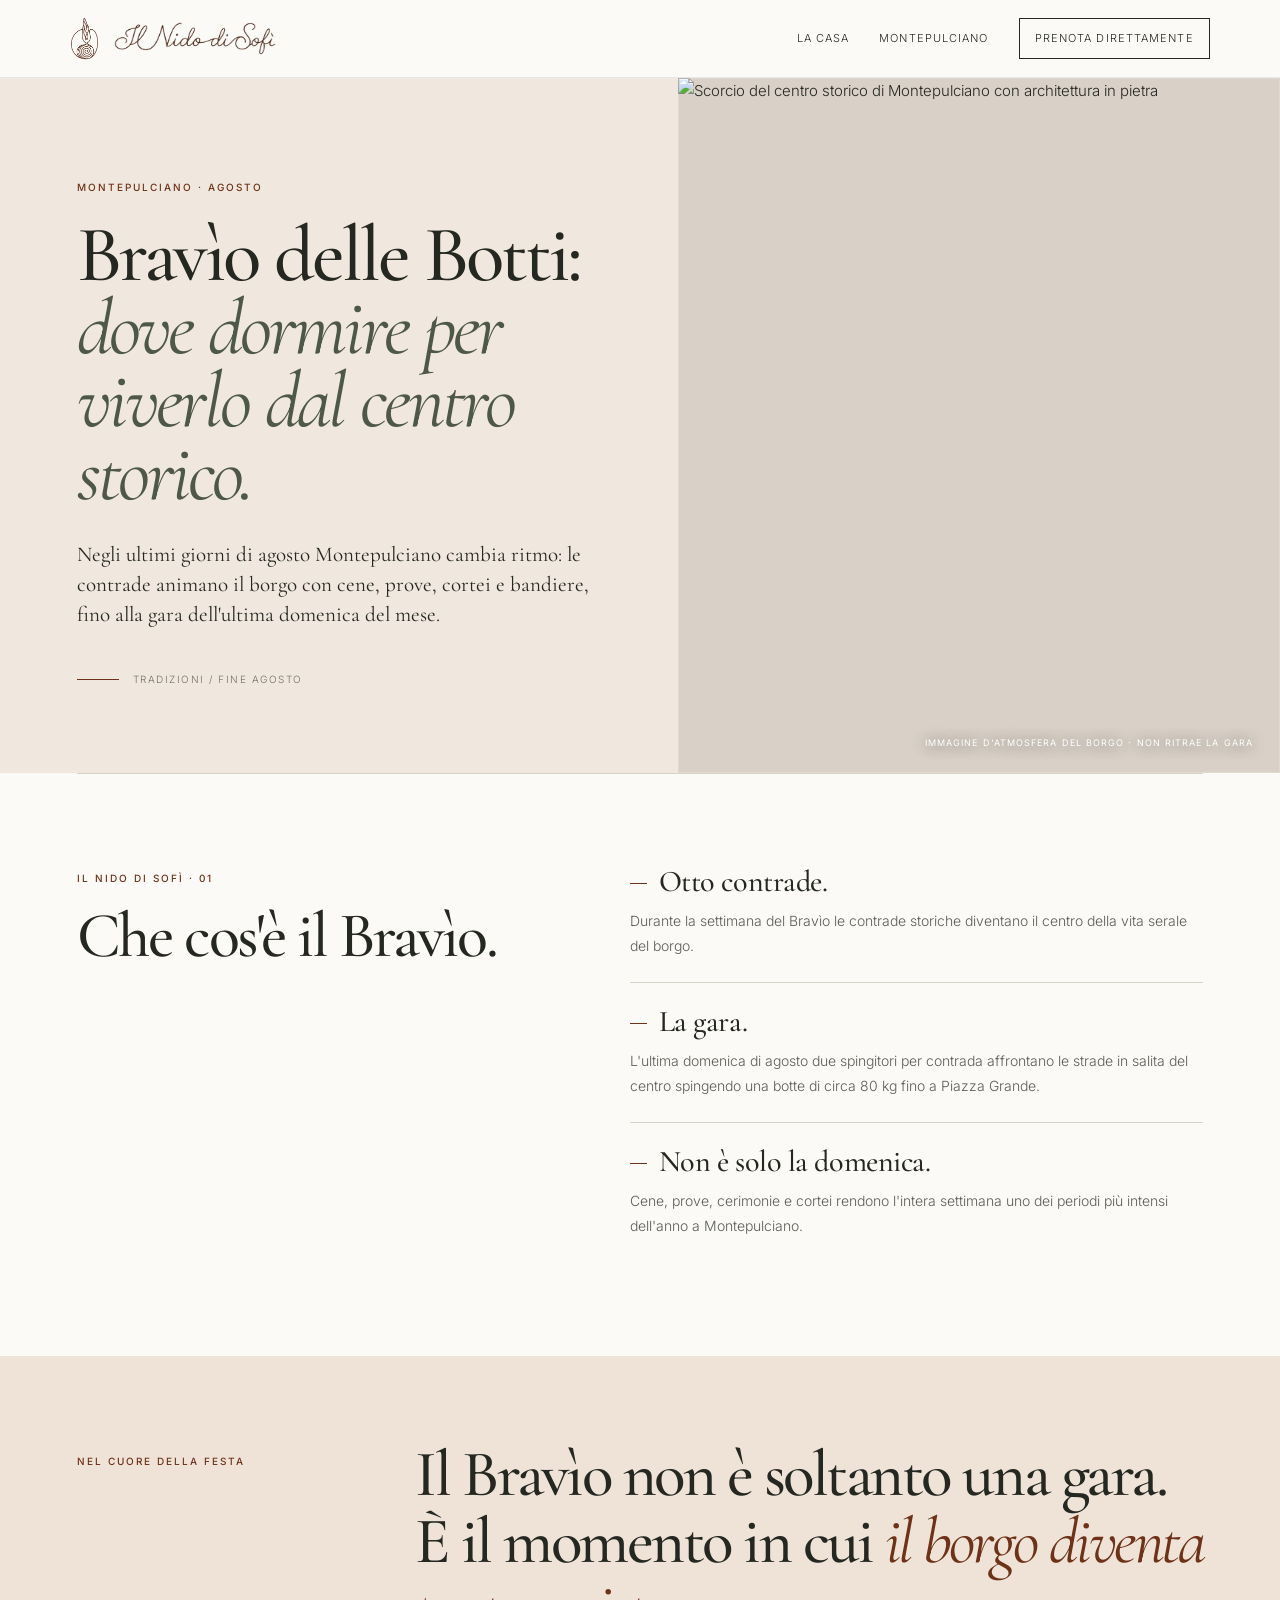
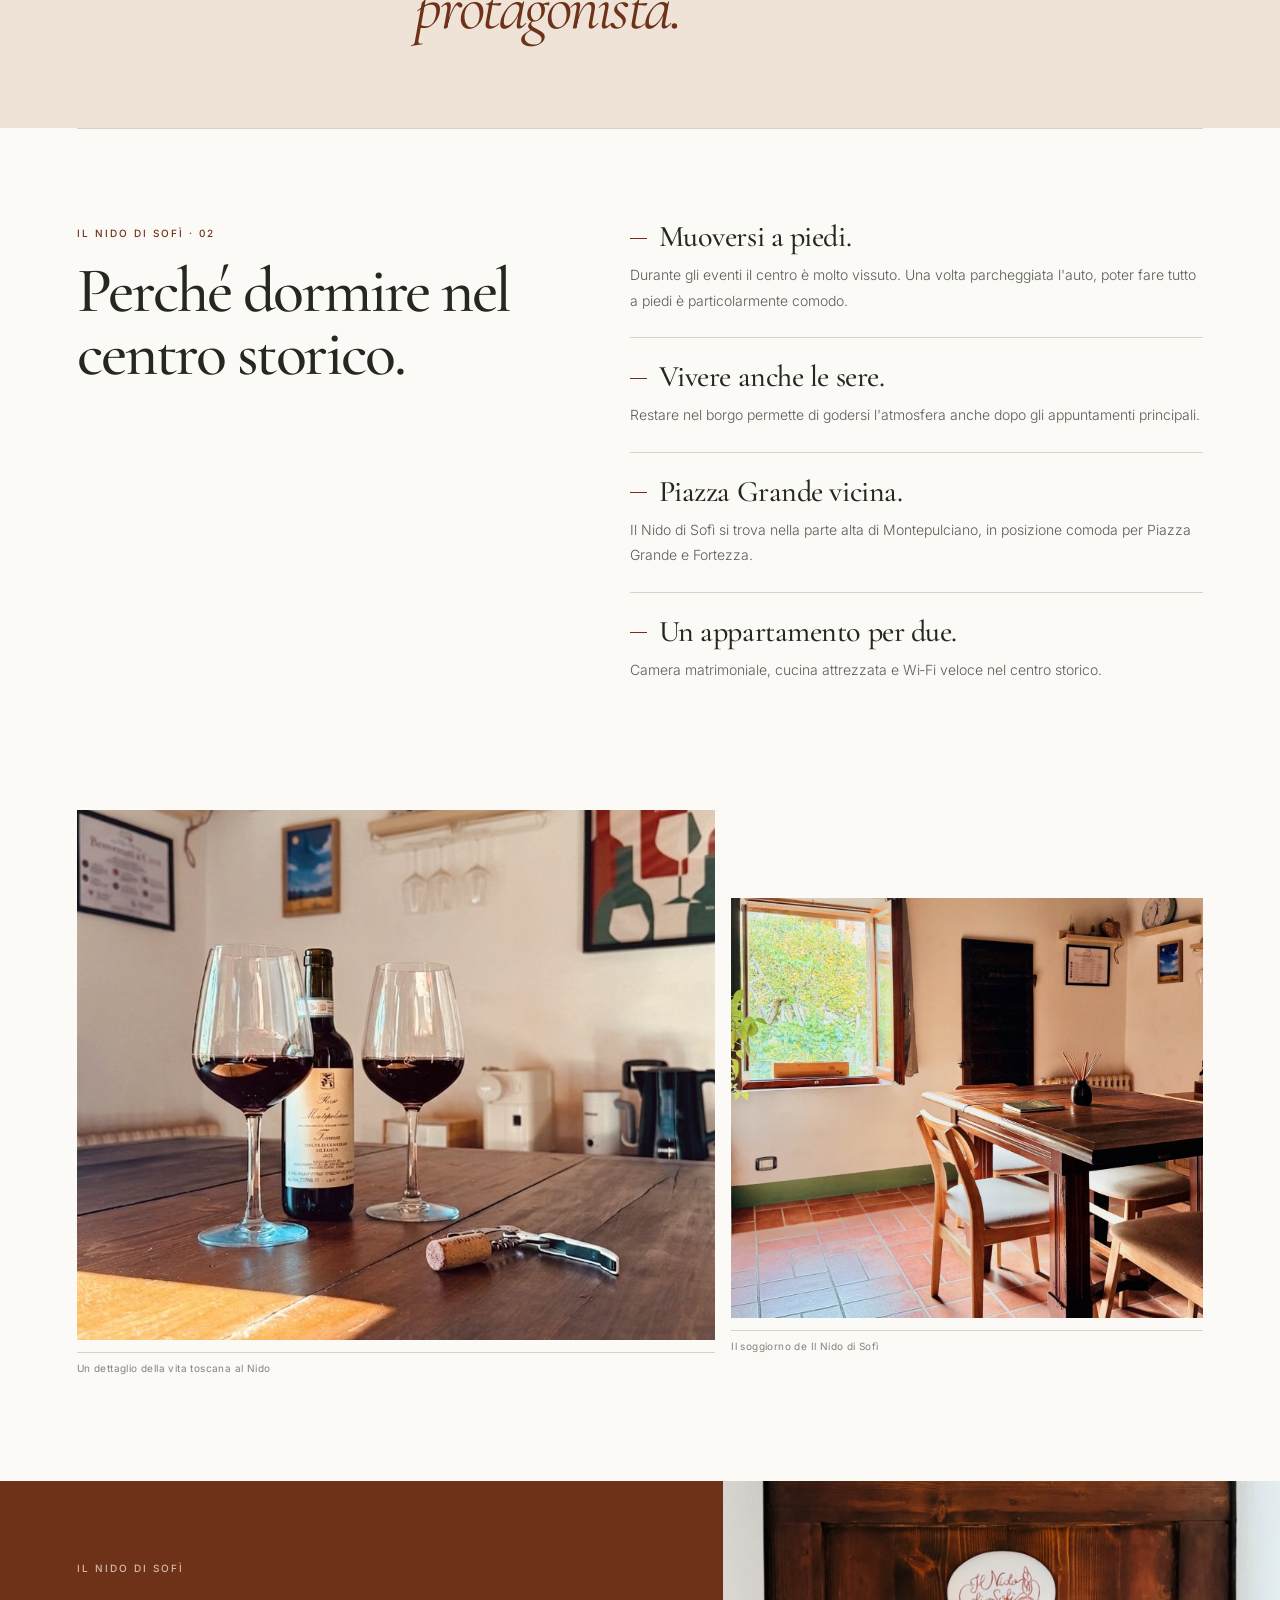
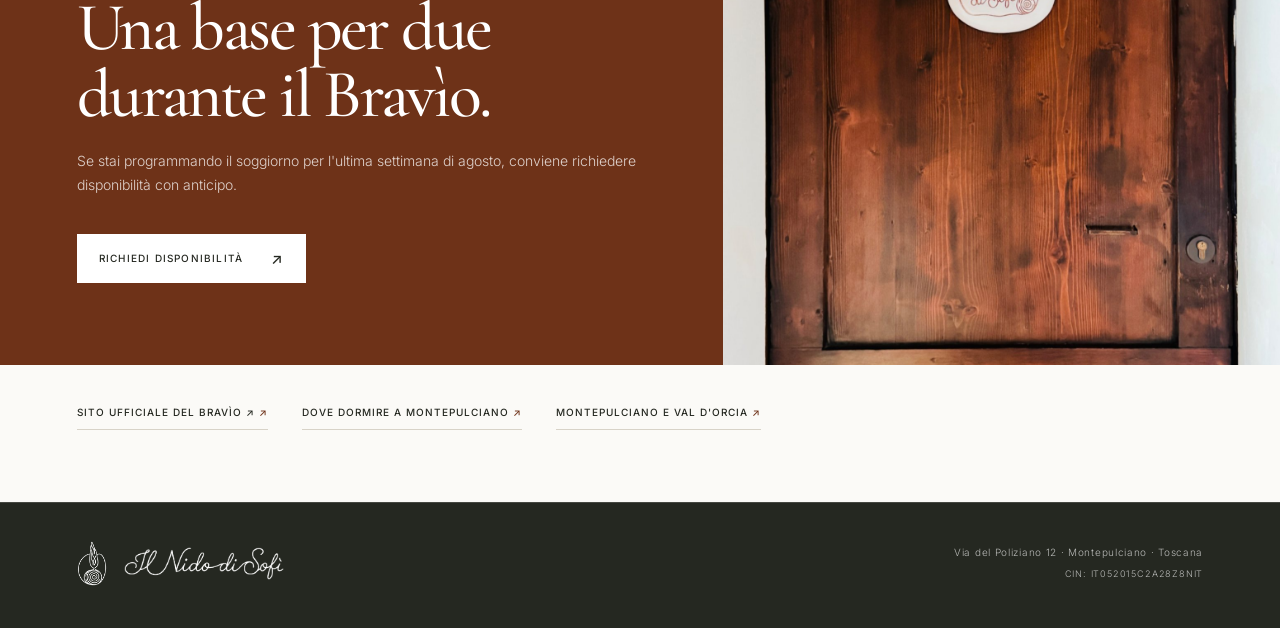
==== commit d6cca85a: "Keep search-oriented page headings while refining design" ====
--- a/bravio-delle-botti/index.html
+++ b/bravio-delle-botti/index.html
@@ -11,10 +11,10 @@
   <meta name="robots" content="index,follow,max-image-preview:large"><link rel="canonical" href="https://ilnidodisofi.it/bravio-delle-botti/">
   <meta property="og:title" content="Bravìo delle Botti a Montepulciano | Dove dormire in centro"><meta property="og:description" content="Una guida per vivere il Bravìo delle Botti soggiornando nel centro storico di Montepulciano."><meta property="og:type" content="article"><meta property="og:url" content="https://ilnidodisofi.it/bravio-delle-botti/"><meta property="og:image" content="https://ilnidodisofi.it/assets/photos/living-03.jpg">
   <link rel="preconnect" href="https://fonts.googleapis.com"><link rel="preconnect" href="https://fonts.gstatic.com" crossorigin><link href="https://fonts.googleapis.com/css2?family=Cormorant+Garamond:wght@400;500;600;700&family=Inter:wght@300;400;500;600&display=swap" rel="stylesheet">
-  <link rel="stylesheet" href="/landing-pages.css?v=2">
+  <link rel="stylesheet" href="/landing-pages.css?v=3">
 </head>
 <body class="page-bravio"><div class="wrap"><header class="top"><a class="brand" href="/" aria-label="Il Nido di Sofì — Torna alla home"><img class="brand-mark" src="../assets/logo-mark.png" alt=""><img class="brand-wordmark" src="../assets/logo-wordmark.png" alt="Il Nido di Sofì"></a><nav aria-label="Navigazione"><a href="/#casa">La casa</a><a href="/montepulciano/">Montepulciano</a><a class="nav-cta" href="/#prenota">Prenota direttamente</a></nav></header><main>
-<section class="hero hero-split"><div class="hero-copy"><div class="eyebrow">MONTEPULCIANO · AGOSTO</div><h1>Bravìo delle Botti: <em>dormire nel cuore della festa.</em></h1><p class="lead">Negli ultimi giorni di agosto Montepulciano cambia ritmo: le contrade animano il borgo con cene, prove, cortei e bandiere, fino alla gara dell'ultima domenica del mese.</p><div class="hero-index">TRADIZIONI / FINE AGOSTO</div></div><div class="hero-visual"><img src="https://unsplash.com/photos/4X8I5__wAx4/download?force=true&w=1800" alt="Scorcio del centro storico di Montepulciano con architettura in pietra" fetchpriority="high"><span class="photo-credit">Immagine d'atmosfera del borgo · non ritrae la gara</span></div></section>
+<section class="hero hero-split"><div class="hero-copy"><div class="eyebrow">MONTEPULCIANO · AGOSTO</div><h1>Bravìo delle Botti: <em>dove dormire per viverlo dal centro storico.</em></h1><p class="lead">Negli ultimi giorni di agosto Montepulciano cambia ritmo: le contrade animano il borgo con cene, prove, cortei e bandiere, fino alla gara dell'ultima domenica del mese.</p><div class="hero-index">TRADIZIONI / FINE AGOSTO</div></div><div class="hero-visual"><img src="https://unsplash.com/photos/4X8I5__wAx4/download?force=true&w=1800" alt="Scorcio del centro storico di Montepulciano con architettura in pietra" fetchpriority="high"><span class="photo-credit">Immagine d'atmosfera del borgo · non ritrae la gara</span></div></section>
 <section class="chapter chapter-first"><div><span class="eyebrow">IL NIDO DI SOFÌ · 01</span><h2>Che cos'è il Bravìo.</h2></div><div><div class="card"><strong>Otto contrade.</strong><p>Durante la settimana del Bravìo le contrade storiche diventano il centro della vita serale del borgo.</p></div><div class="card"><strong>La gara.</strong><p>L'ultima domenica di agosto due spingitori per contrada affrontano le strade in salita del centro spingendo una botte di circa 80 kg fino a Piazza Grande.</p></div><div class="card"><strong>Non è solo la domenica.</strong><p>Cene, prove, cerimonie e cortei rendono l'intera settimana uno dei periodi più intensi dell'anno a Montepulciano.</p></div></div></section>
 <aside class="divider-quote" aria-label="NEL CUORE DELLA FESTA"><span class="eyebrow">NEL CUORE DELLA FESTA</span><p class="display-quote">Il Bravìo non è soltanto una gara. È il momento in cui <em>il borgo diventa protagonista.</em></p></aside>
 <section class="chapter"><div><span class="eyebrow">IL NIDO DI SOFÌ · 02</span><h2>Perché dormire nel centro storico.</h2></div><div><div class="card"><strong>Muoversi a piedi.</strong><p>Durante gli eventi il centro è molto vissuto. Una volta parcheggiata l'auto, poter fare tutto a piedi è particolarmente comodo.</p></div><div class="card"><strong>Vivere anche le sere.</strong><p>Restare nel borgo permette di godersi l'atmosfera anche dopo gli appuntamenti principali.</p></div><div class="card"><strong>Piazza Grande vicina.</strong><p>Il Nido di Sofì si trova nella parte alta di Montepulciano, in posizione comoda per Piazza Grande e Fortezza.</p></div><div class="card"><strong>Un appartamento per due.</strong><p>Camera matrimoniale, cucina attrezzata e Wi‑Fi veloce nel centro storico.</p></div></div></section>
--- a/landing-pages.css
+++ b/landing-pages.css
@@ -135,3 +135,20 @@
 .microfacts-item strong{font-size:30px}
 }
 @media(max-width:440px){.microfacts-item span{font-size:9px;letter-spacing:.08em}}
+
+/* Heritage and countryside: distinct atmosphere within one identity */
+.page-bravio .hero-split{background:#f0e7de}
+.page-bravio .hero-split .hero-visual img{object-position:48% center}
+.page-bravio .divider-quote{background:#efe3d8}
+.page-bravio .divider-quote .eyebrow,.page-bravio .divider-quote .display-quote em{color:var(--brand)}
+.page-bravio .cta{background:var(--brand)}
+.page-bravio .cta-art img{object-position:center 58%}
+.page-valdorcia .hero-split{background:#eff0e8}
+.page-valdorcia .hero-split .hero-visual img{object-position:50% center}
+.page-valdorcia .divider-quote{background:#e6ece4}
+.page-valdorcia .cta{background:var(--olive)}
+.page-valdorcia .cta-art img{object-position:center}
+@media(max-width:760px){
+ .page-bravio .hero-split .hero-visual{min-height:380px}
+ .page-valdorcia .hero-split .hero-visual{min-height:390px}
+}
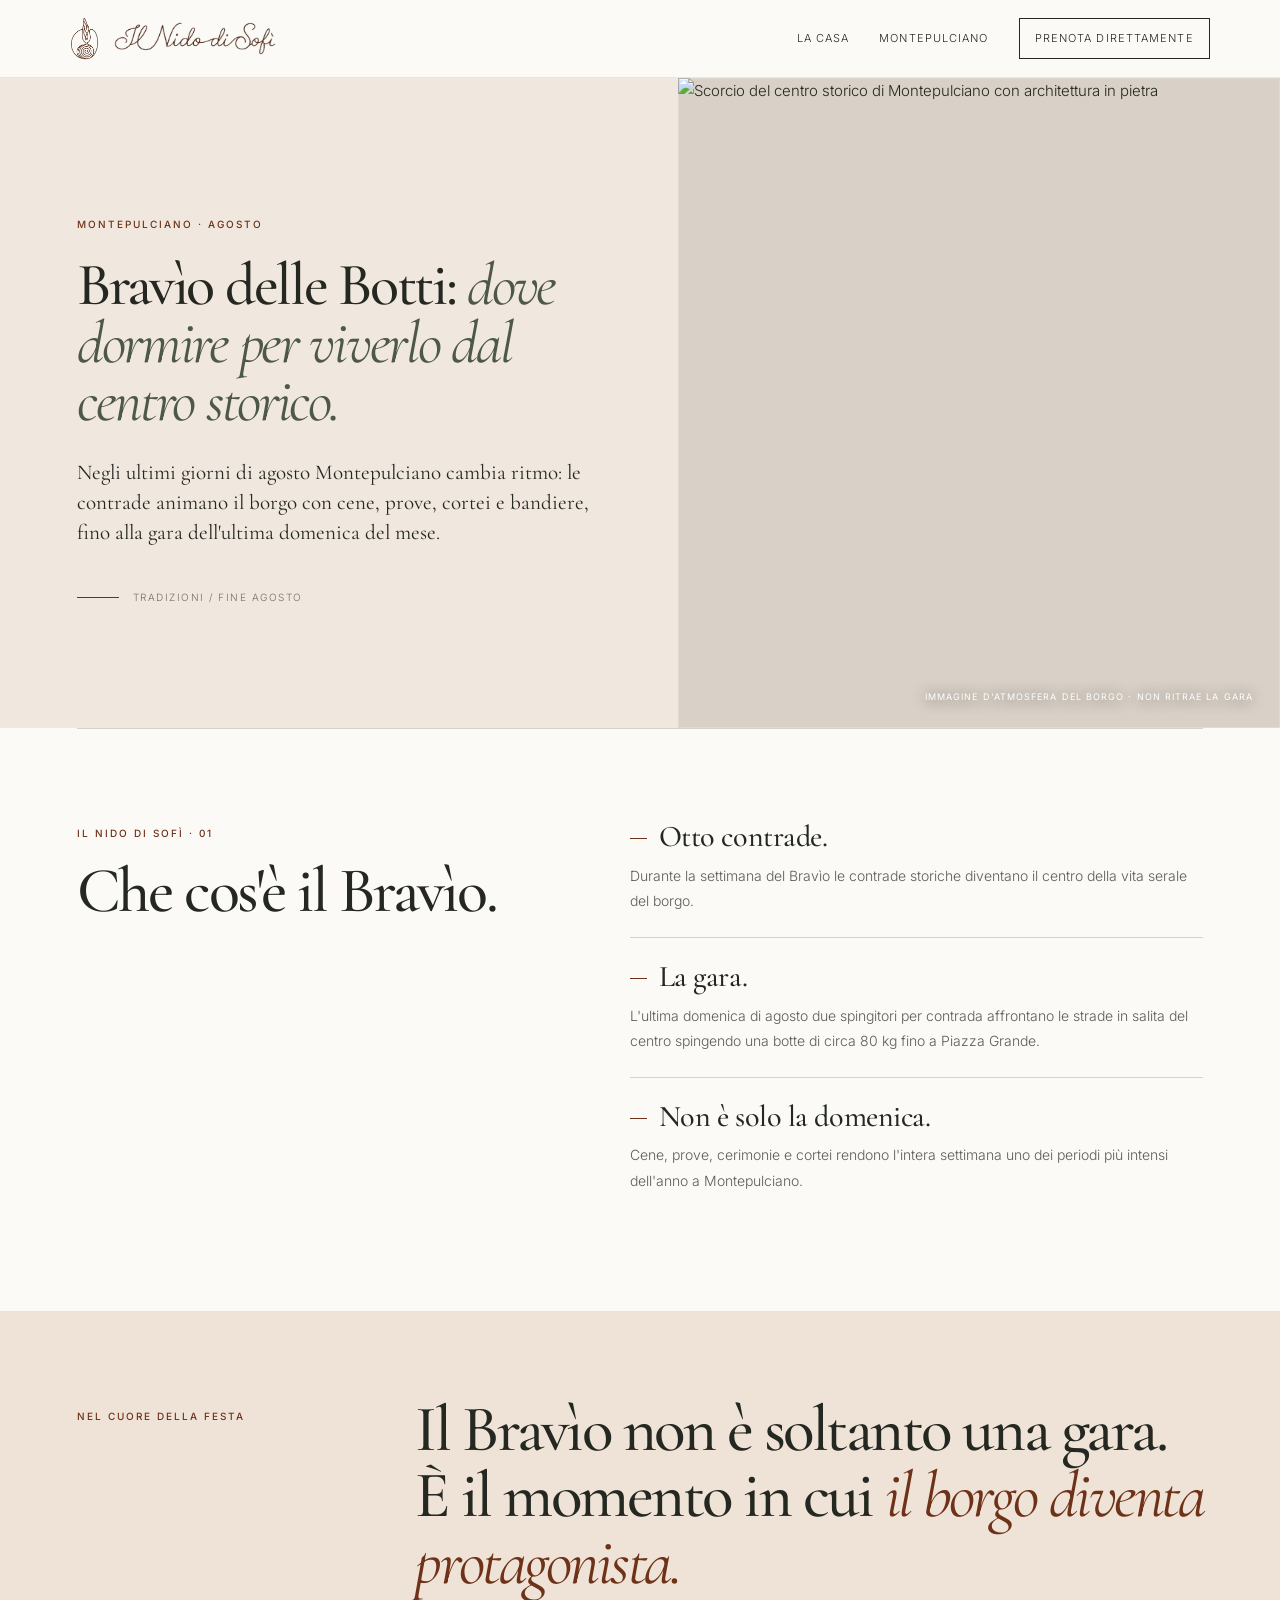
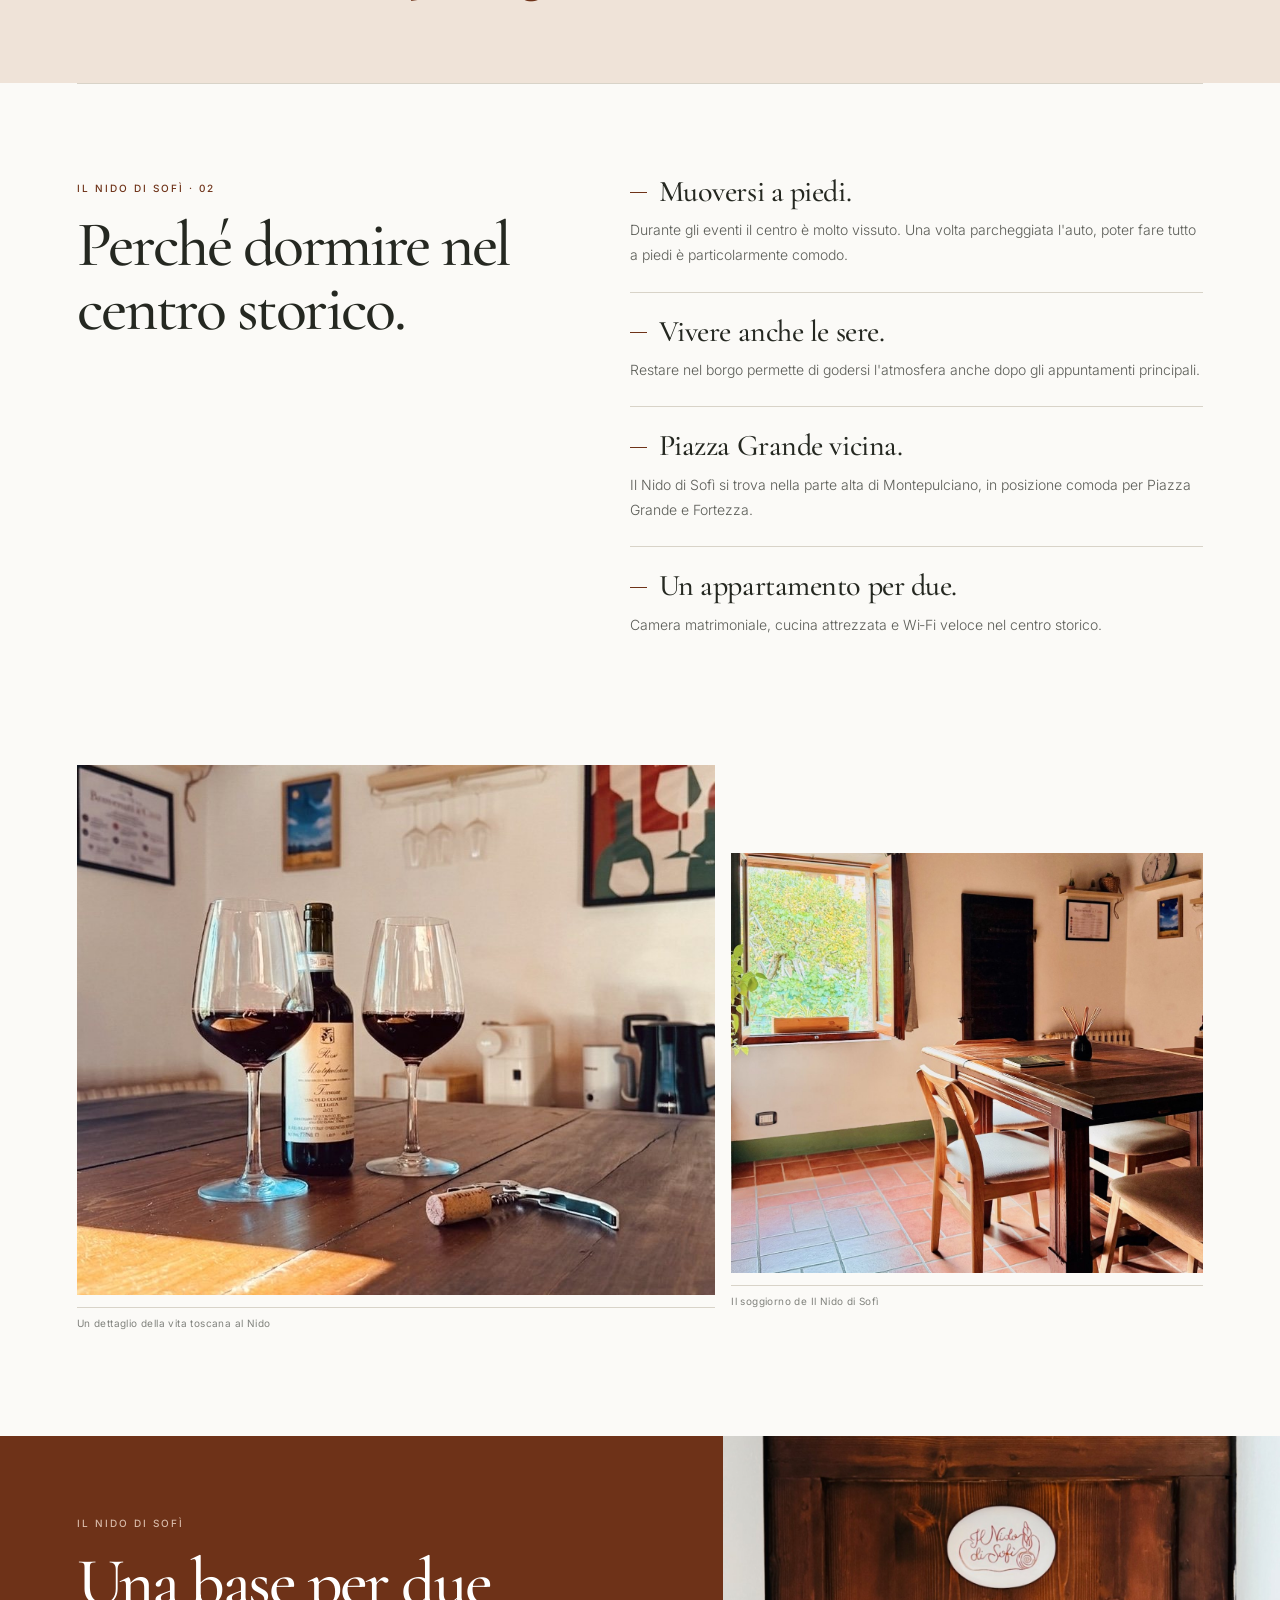
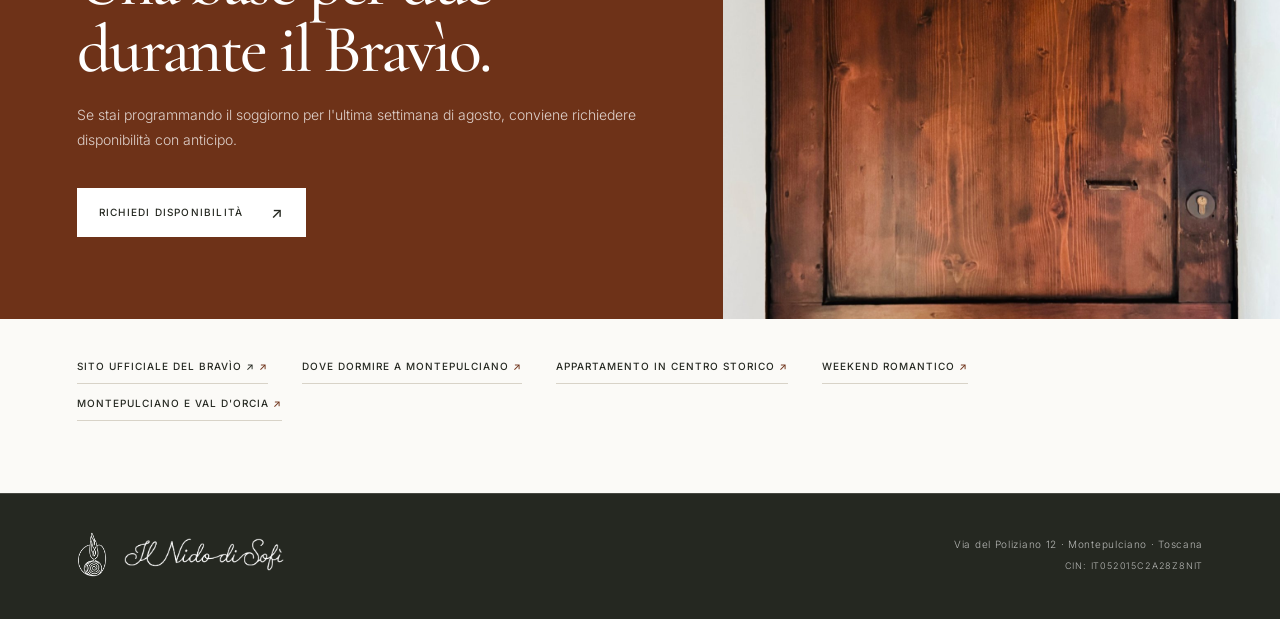
==== commit 7941b652: "Link new editorial guides from town and countryside features" ====
--- a/bravio-delle-botti/index.html
+++ b/bravio-delle-botti/index.html
@@ -11,12 +11,12 @@
   <meta name="robots" content="index,follow,max-image-preview:large"><link rel="canonical" href="https://ilnidodisofi.it/bravio-delle-botti/">
   <meta property="og:title" content="Bravìo delle Botti a Montepulciano | Dove dormire in centro"><meta property="og:description" content="Una guida per vivere il Bravìo delle Botti soggiornando nel centro storico di Montepulciano."><meta property="og:type" content="article"><meta property="og:url" content="https://ilnidodisofi.it/bravio-delle-botti/"><meta property="og:image" content="https://ilnidodisofi.it/assets/photos/living-03.jpg">
   <link rel="preconnect" href="https://fonts.googleapis.com"><link rel="preconnect" href="https://fonts.gstatic.com" crossorigin><link href="https://fonts.googleapis.com/css2?family=Cormorant+Garamond:wght@400;500;600;700&family=Inter:wght@300;400;500;600&display=swap" rel="stylesheet">
-  <link rel="stylesheet" href="/landing-pages.css?v=3">
+  <link rel="stylesheet" href="/landing-pages.css?v=4">
 </head>
 <body class="page-bravio"><div class="wrap"><header class="top"><a class="brand" href="/" aria-label="Il Nido di Sofì — Torna alla home"><img class="brand-mark" src="../assets/logo-mark.png" alt=""><img class="brand-wordmark" src="../assets/logo-wordmark.png" alt="Il Nido di Sofì"></a><nav aria-label="Navigazione"><a href="/#casa">La casa</a><a href="/montepulciano/">Montepulciano</a><a class="nav-cta" href="/#prenota">Prenota direttamente</a></nav></header><main>
 <section class="hero hero-split"><div class="hero-copy"><div class="eyebrow">MONTEPULCIANO · AGOSTO</div><h1>Bravìo delle Botti: <em>dove dormire per viverlo dal centro storico.</em></h1><p class="lead">Negli ultimi giorni di agosto Montepulciano cambia ritmo: le contrade animano il borgo con cene, prove, cortei e bandiere, fino alla gara dell'ultima domenica del mese.</p><div class="hero-index">TRADIZIONI / FINE AGOSTO</div></div><div class="hero-visual"><img src="https://unsplash.com/photos/4X8I5__wAx4/download?force=true&w=1800" alt="Scorcio del centro storico di Montepulciano con architettura in pietra" fetchpriority="high"><span class="photo-credit">Immagine d'atmosfera del borgo · non ritrae la gara</span></div></section>
 <section class="chapter chapter-first"><div><span class="eyebrow">IL NIDO DI SOFÌ · 01</span><h2>Che cos'è il Bravìo.</h2></div><div><div class="card"><strong>Otto contrade.</strong><p>Durante la settimana del Bravìo le contrade storiche diventano il centro della vita serale del borgo.</p></div><div class="card"><strong>La gara.</strong><p>L'ultima domenica di agosto due spingitori per contrada affrontano le strade in salita del centro spingendo una botte di circa 80 kg fino a Piazza Grande.</p></div><div class="card"><strong>Non è solo la domenica.</strong><p>Cene, prove, cerimonie e cortei rendono l'intera settimana uno dei periodi più intensi dell'anno a Montepulciano.</p></div></div></section>
 <aside class="divider-quote" aria-label="NEL CUORE DELLA FESTA"><span class="eyebrow">NEL CUORE DELLA FESTA</span><p class="display-quote">Il Bravìo non è soltanto una gara. È il momento in cui <em>il borgo diventa protagonista.</em></p></aside>
 <section class="chapter"><div><span class="eyebrow">IL NIDO DI SOFÌ · 02</span><h2>Perché dormire nel centro storico.</h2></div><div><div class="card"><strong>Muoversi a piedi.</strong><p>Durante gli eventi il centro è molto vissuto. Una volta parcheggiata l'auto, poter fare tutto a piedi è particolarmente comodo.</p></div><div class="card"><strong>Vivere anche le sere.</strong><p>Restare nel borgo permette di godersi l'atmosfera anche dopo gli appuntamenti principali.</p></div><div class="card"><strong>Piazza Grande vicina.</strong><p>Il Nido di Sofì si trova nella parte alta di Montepulciano, in posizione comoda per Piazza Grande e Fortezza.</p></div><div class="card"><strong>Un appartamento per due.</strong><p>Camera matrimoniale, cucina attrezzata e Wi‑Fi veloce nel centro storico.</p></div></div></section>
-<section class="editorial-gallery" aria-label="L'atmosfera de Il Nido di Sofì"><figure><img src="../assets/photos/wine-detail.jpg" alt="Un dettaglio della vita toscana al Nido" loading="lazy"><figcaption>Un dettaglio della vita toscana al Nido</figcaption></figure><figure><img src="../assets/photos/living-03.jpg" alt="Il soggiorno de Il Nido di Sofì" loading="lazy"><figcaption>Il soggiorno de Il Nido di Sofì</figcaption></figure></section><section class="cta"><div class="cta-copy"><div class="eyebrow">IL NIDO DI SOFÌ</div><h2>Una base per due durante il Bravìo.</h2><p>Se stai programmando il soggiorno per l'ultima settimana di agosto, conviene richiedere disponibilità con anticipo.</p><a class="button" href="../#prenota">Richiedi disponibilità</a></div><div class="cta-art"><img src="../assets/photos/entrance-door.jpg" alt="Il Nido di Sofì a Montepulciano" loading="lazy"></div></section><div class="links"><a href="https://www.braviodellebotti.com/" target="_blank" rel="noopener">Sito ufficiale del Bravìo ↗</a><a href="../montepulciano/">Dove dormire a Montepulciano</a><a href="../val-dorcia/">Montepulciano e Val d'Orcia</a></div>
+<section class="editorial-gallery" aria-label="L'atmosfera de Il Nido di Sofì"><figure><img src="../assets/photos/wine-detail.jpg" alt="Un dettaglio della vita toscana al Nido" loading="lazy"><figcaption>Un dettaglio della vita toscana al Nido</figcaption></figure><figure><img src="../assets/photos/living-03.jpg" alt="Il soggiorno de Il Nido di Sofì" loading="lazy"><figcaption>Il soggiorno de Il Nido di Sofì</figcaption></figure></section><section class="cta"><div class="cta-copy"><div class="eyebrow">IL NIDO DI SOFÌ</div><h2>Una base per due durante il Bravìo.</h2><p>Se stai programmando il soggiorno per l'ultima settimana di agosto, conviene richiedere disponibilità con anticipo.</p><a class="button" href="../#prenota">Richiedi disponibilità</a></div><div class="cta-art"><img src="../assets/photos/entrance-door.jpg" alt="Il Nido di Sofì a Montepulciano" loading="lazy"></div></section><div class="links"><a href="https://www.braviodellebotti.com/" target="_blank" rel="noopener">Sito ufficiale del Bravìo ↗</a><a href="../dove-dormire-montepulciano/">Dove dormire a Montepulciano</a><a href="../montepulciano/">Appartamento in centro storico</a><a href="../weekend-romantico-montepulciano/">Weekend romantico</a><a href="../val-dorcia/">Montepulciano e Val d'Orcia</a></div>
 </main><footer><a class="footer-logo" href="/" aria-label="Il Nido di Sofì — Homepage"><img src="../assets/logo-mark.png" alt=""><img src="../assets/logo-wordmark.png" alt="Il Nido di Sofì"></a><div class="footer-info">Via del Poliziano 12 · Montepulciano · Toscana<small>CIN: IT052015C2A28Z8NIT</small></div></footer></div></body></html>
--- a/landing-pages.css
+++ b/landing-pages.css
@@ -152,3 +152,8 @@
  .page-bravio .hero-split .hero-visual{min-height:380px}
  .page-valdorcia .hero-split .hero-visual{min-height:390px}
 }
+
+/* Long heritage and landscape titles remain composed on narrow viewports. */
+.page-bravio .hero-split h1,.page-valdorcia .hero-split h1{font-size:clamp(48px,4.7vw,75px);line-height:.96}
+@media(max-width:760px){.page-bravio .hero-split h1,.page-valdorcia .hero-split h1{font-size:clamp(46px,9vw,63px)}}
+@media(max-width:440px){.page-bravio .hero-split h1,.page-valdorcia .hero-split h1{font-size:clamp(41px,10.7vw,48px)}}
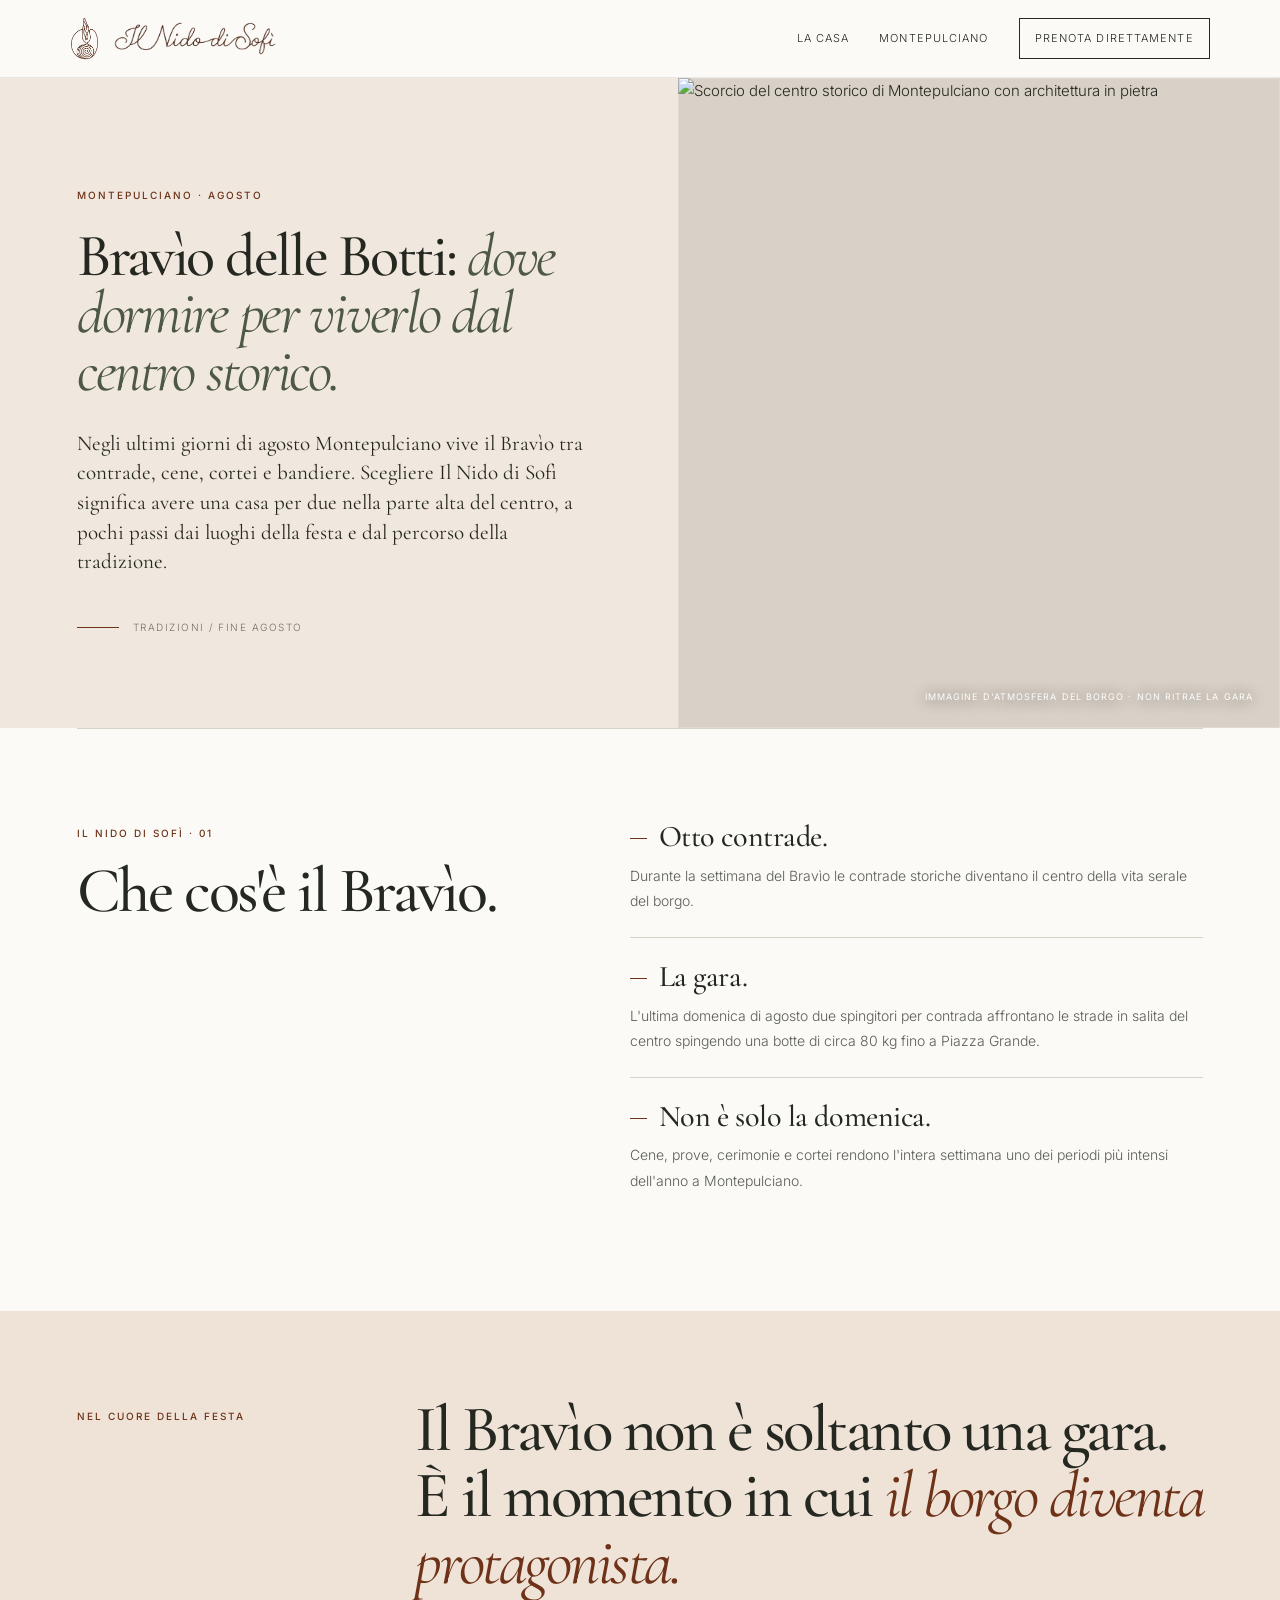
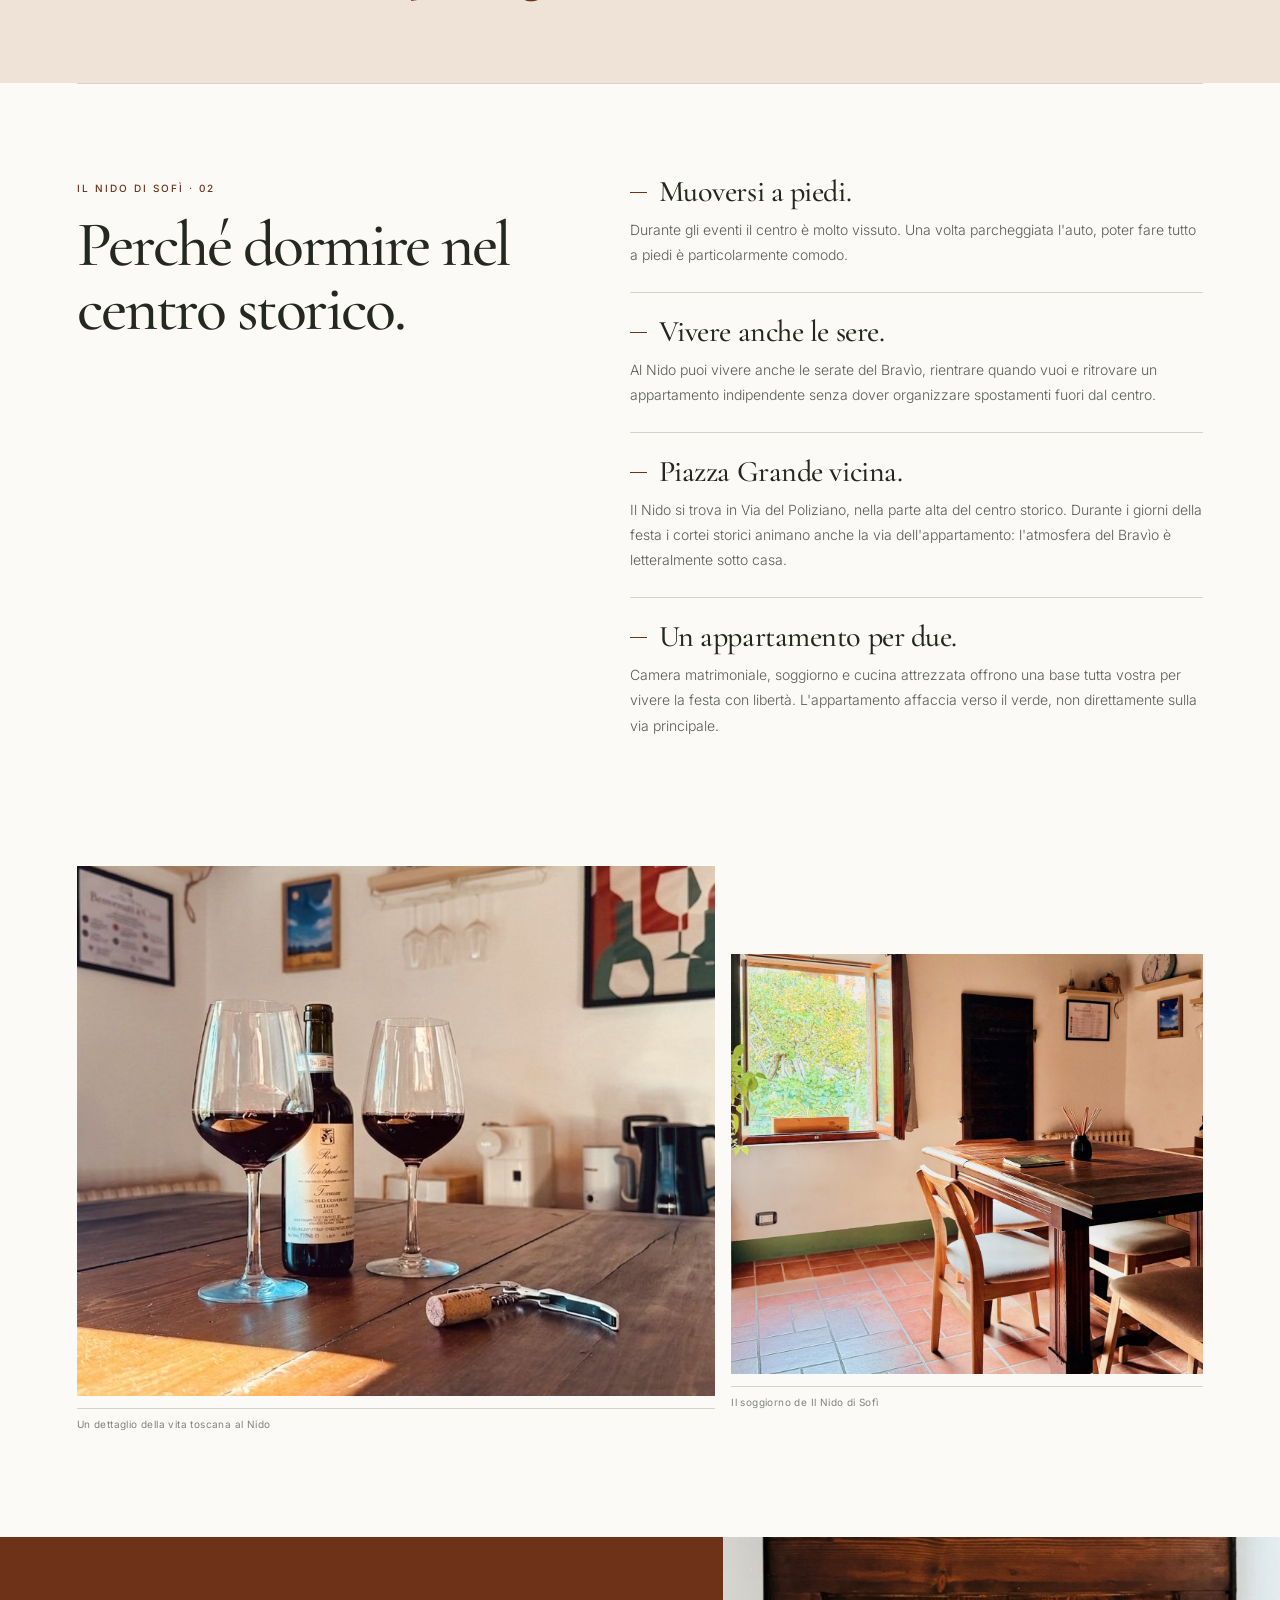
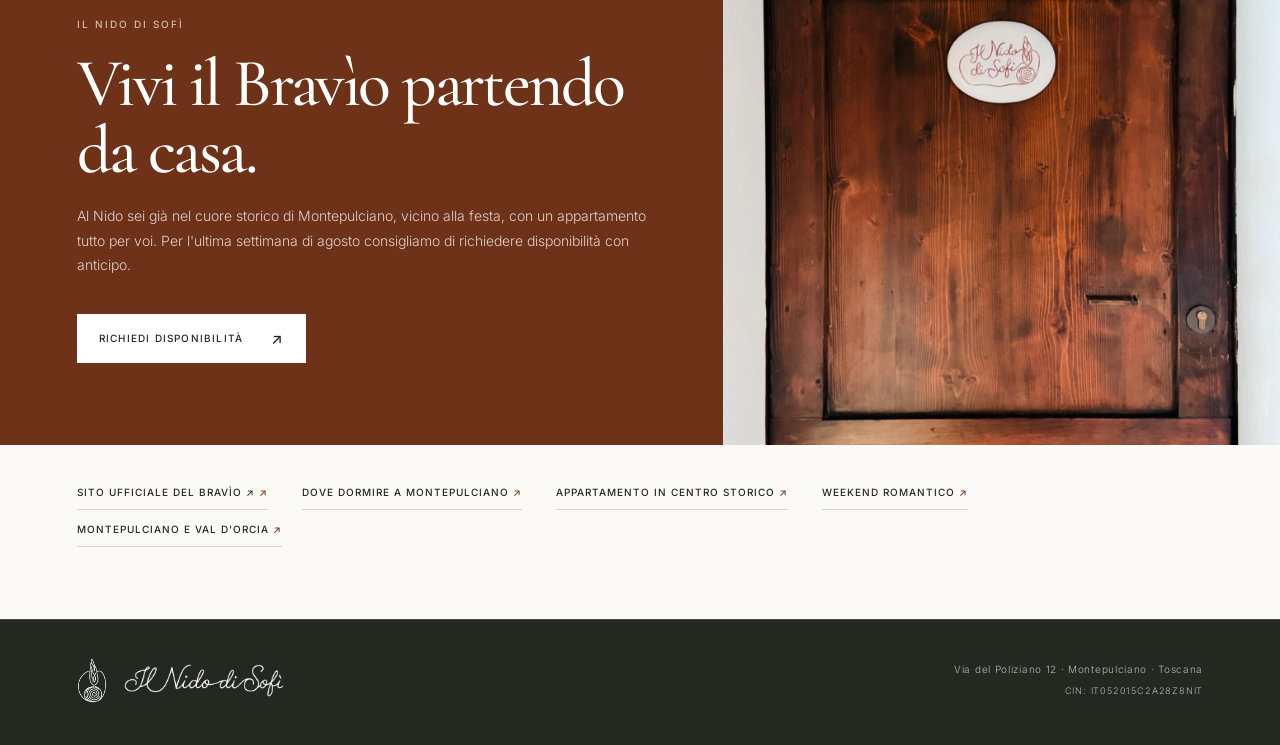
==== commit 9d924a84: "Strengthen Nido-specific stay benefits without weakening practical details" ====
--- a/bravio-delle-botti/index.html
+++ b/bravio-delle-botti/index.html
@@ -14,9 +14,9 @@
   <link rel="stylesheet" href="/landing-pages.css?v=4">
 </head>
 <body class="page-bravio"><div class="wrap"><header class="top"><a class="brand" href="/" aria-label="Il Nido di Sofì — Torna alla home"><img class="brand-mark" src="../assets/logo-mark.png" alt=""><img class="brand-wordmark" src="../assets/logo-wordmark.png" alt="Il Nido di Sofì"></a><nav aria-label="Navigazione"><a href="/#casa">La casa</a><a href="/montepulciano/">Montepulciano</a><a class="nav-cta" href="/#prenota">Prenota direttamente</a></nav></header><main>
-<section class="hero hero-split"><div class="hero-copy"><div class="eyebrow">MONTEPULCIANO · AGOSTO</div><h1>Bravìo delle Botti: <em>dove dormire per viverlo dal centro storico.</em></h1><p class="lead">Negli ultimi giorni di agosto Montepulciano cambia ritmo: le contrade animano il borgo con cene, prove, cortei e bandiere, fino alla gara dell'ultima domenica del mese.</p><div class="hero-index">TRADIZIONI / FINE AGOSTO</div></div><div class="hero-visual"><img src="https://unsplash.com/photos/4X8I5__wAx4/download?force=true&w=1800" alt="Scorcio del centro storico di Montepulciano con architettura in pietra" fetchpriority="high"><span class="photo-credit">Immagine d'atmosfera del borgo · non ritrae la gara</span></div></section>
+<section class="hero hero-split"><div class="hero-copy"><div class="eyebrow">MONTEPULCIANO · AGOSTO</div><h1>Bravìo delle Botti: <em>dove dormire per viverlo dal centro storico.</em></h1><p class="lead">Negli ultimi giorni di agosto Montepulciano vive il Bravìo tra contrade, cene, cortei e bandiere. Scegliere Il Nido di Sofì significa avere una casa per due nella parte alta del centro, a pochi passi dai luoghi della festa e dal percorso della tradizione.</p><div class="hero-index">TRADIZIONI / FINE AGOSTO</div></div><div class="hero-visual"><img src="https://unsplash.com/photos/4X8I5__wAx4/download?force=true&w=1800" alt="Scorcio del centro storico di Montepulciano con architettura in pietra" fetchpriority="high"><span class="photo-credit">Immagine d'atmosfera del borgo · non ritrae la gara</span></div></section>
 <section class="chapter chapter-first"><div><span class="eyebrow">IL NIDO DI SOFÌ · 01</span><h2>Che cos'è il Bravìo.</h2></div><div><div class="card"><strong>Otto contrade.</strong><p>Durante la settimana del Bravìo le contrade storiche diventano il centro della vita serale del borgo.</p></div><div class="card"><strong>La gara.</strong><p>L'ultima domenica di agosto due spingitori per contrada affrontano le strade in salita del centro spingendo una botte di circa 80 kg fino a Piazza Grande.</p></div><div class="card"><strong>Non è solo la domenica.</strong><p>Cene, prove, cerimonie e cortei rendono l'intera settimana uno dei periodi più intensi dell'anno a Montepulciano.</p></div></div></section>
 <aside class="divider-quote" aria-label="NEL CUORE DELLA FESTA"><span class="eyebrow">NEL CUORE DELLA FESTA</span><p class="display-quote">Il Bravìo non è soltanto una gara. È il momento in cui <em>il borgo diventa protagonista.</em></p></aside>
-<section class="chapter"><div><span class="eyebrow">IL NIDO DI SOFÌ · 02</span><h2>Perché dormire nel centro storico.</h2></div><div><div class="card"><strong>Muoversi a piedi.</strong><p>Durante gli eventi il centro è molto vissuto. Una volta parcheggiata l'auto, poter fare tutto a piedi è particolarmente comodo.</p></div><div class="card"><strong>Vivere anche le sere.</strong><p>Restare nel borgo permette di godersi l'atmosfera anche dopo gli appuntamenti principali.</p></div><div class="card"><strong>Piazza Grande vicina.</strong><p>Il Nido di Sofì si trova nella parte alta di Montepulciano, in posizione comoda per Piazza Grande e Fortezza.</p></div><div class="card"><strong>Un appartamento per due.</strong><p>Camera matrimoniale, cucina attrezzata e Wi‑Fi veloce nel centro storico.</p></div></div></section>
-<section class="editorial-gallery" aria-label="L'atmosfera de Il Nido di Sofì"><figure><img src="../assets/photos/wine-detail.jpg" alt="Un dettaglio della vita toscana al Nido" loading="lazy"><figcaption>Un dettaglio della vita toscana al Nido</figcaption></figure><figure><img src="../assets/photos/living-03.jpg" alt="Il soggiorno de Il Nido di Sofì" loading="lazy"><figcaption>Il soggiorno de Il Nido di Sofì</figcaption></figure></section><section class="cta"><div class="cta-copy"><div class="eyebrow">IL NIDO DI SOFÌ</div><h2>Una base per due durante il Bravìo.</h2><p>Se stai programmando il soggiorno per l'ultima settimana di agosto, conviene richiedere disponibilità con anticipo.</p><a class="button" href="../#prenota">Richiedi disponibilità</a></div><div class="cta-art"><img src="../assets/photos/entrance-door.jpg" alt="Il Nido di Sofì a Montepulciano" loading="lazy"></div></section><div class="links"><a href="https://www.braviodellebotti.com/" target="_blank" rel="noopener">Sito ufficiale del Bravìo ↗</a><a href="../dove-dormire-montepulciano/">Dove dormire a Montepulciano</a><a href="../montepulciano/">Appartamento in centro storico</a><a href="../weekend-romantico-montepulciano/">Weekend romantico</a><a href="../val-dorcia/">Montepulciano e Val d'Orcia</a></div>
+<section class="chapter"><div><span class="eyebrow">IL NIDO DI SOFÌ · 02</span><h2>Perché dormire nel centro storico.</h2></div><div><div class="card"><strong>Muoversi a piedi.</strong><p>Durante gli eventi il centro è molto vissuto. Una volta parcheggiata l'auto, poter fare tutto a piedi è particolarmente comodo.</p></div><div class="card"><strong>Vivere anche le sere.</strong><p>Al Nido puoi vivere anche le serate del Bravìo, rientrare quando vuoi e ritrovare un appartamento indipendente senza dover organizzare spostamenti fuori dal centro.</p></div><div class="card"><strong>Piazza Grande vicina.</strong><p>Il Nido si trova in Via del Poliziano, nella parte alta del centro storico. Durante i giorni della festa i cortei storici animano anche la via dell'appartamento: l'atmosfera del Bravìo è letteralmente sotto casa.</p></div><div class="card"><strong>Un appartamento per due.</strong><p>Camera matrimoniale, soggiorno e cucina attrezzata offrono una base tutta vostra per vivere la festa con libertà. L'appartamento affaccia verso il verde, non direttamente sulla via principale.</p></div></div></section>
+<section class="editorial-gallery" aria-label="L'atmosfera de Il Nido di Sofì"><figure><img src="../assets/photos/wine-detail.jpg" alt="Un dettaglio della vita toscana al Nido" loading="lazy"><figcaption>Un dettaglio della vita toscana al Nido</figcaption></figure><figure><img src="../assets/photos/living-03.jpg" alt="Il soggiorno de Il Nido di Sofì" loading="lazy"><figcaption>Il soggiorno de Il Nido di Sofì</figcaption></figure></section><section class="cta"><div class="cta-copy"><div class="eyebrow">IL NIDO DI SOFÌ</div><h2>Vivi il Bravìo partendo da casa.</h2><p>Al Nido sei già nel cuore storico di Montepulciano, vicino alla festa, con un appartamento tutto per voi. Per l'ultima settimana di agosto consigliamo di richiedere disponibilità con anticipo.</p><a class="button" href="../#prenota">Richiedi disponibilità</a></div><div class="cta-art"><img src="../assets/photos/entrance-door.jpg" alt="Il Nido di Sofì a Montepulciano" loading="lazy"></div></section><div class="links"><a href="https://www.braviodellebotti.com/" target="_blank" rel="noopener">Sito ufficiale del Bravìo ↗</a><a href="../dove-dormire-montepulciano/">Dove dormire a Montepulciano</a><a href="../montepulciano/">Appartamento in centro storico</a><a href="../weekend-romantico-montepulciano/">Weekend romantico</a><a href="../val-dorcia/">Montepulciano e Val d'Orcia</a></div>
 </main><footer><a class="footer-logo" href="/" aria-label="Il Nido di Sofì — Homepage"><img src="../assets/logo-mark.png" alt=""><img src="../assets/logo-wordmark.png" alt="Il Nido di Sofì"></a><div class="footer-info">Via del Poliziano 12 · Montepulciano · Toscana<small>CIN: IT052015C2A28Z8NIT</small></div></footer></div></body></html>
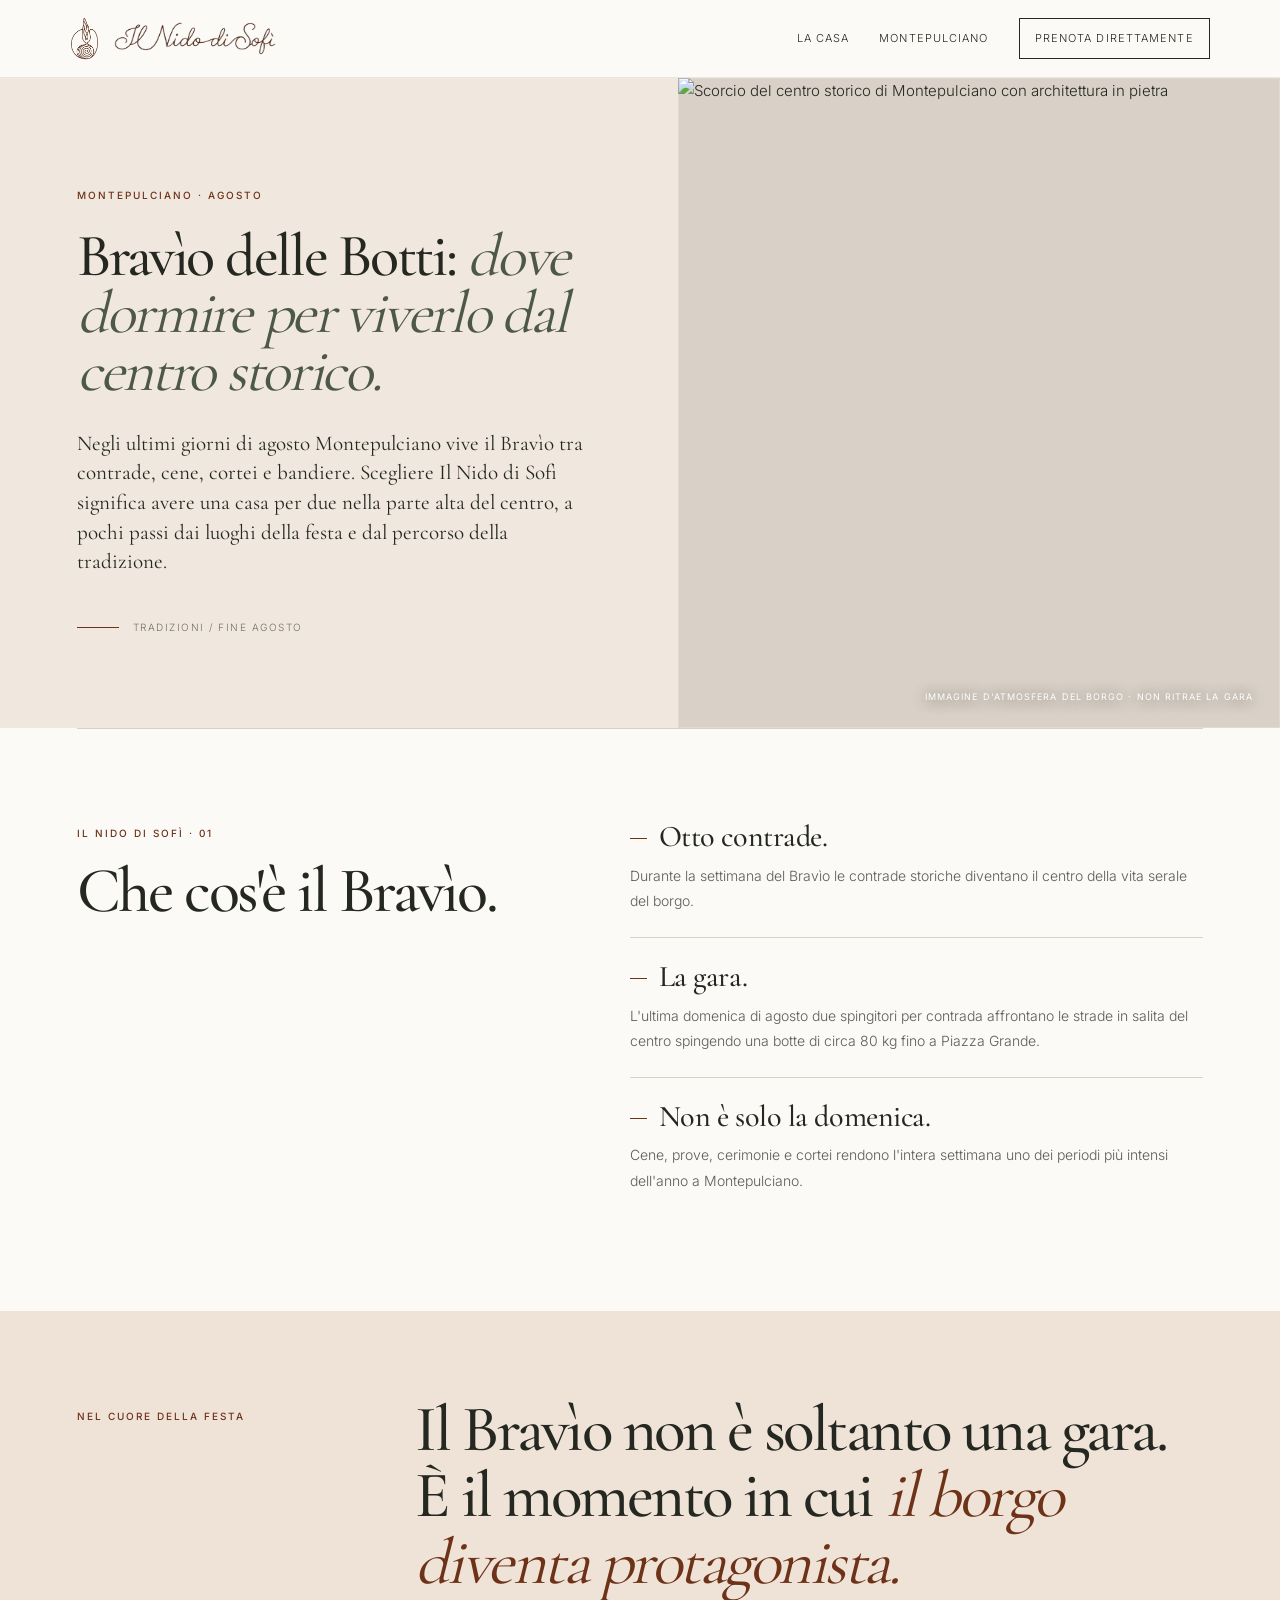
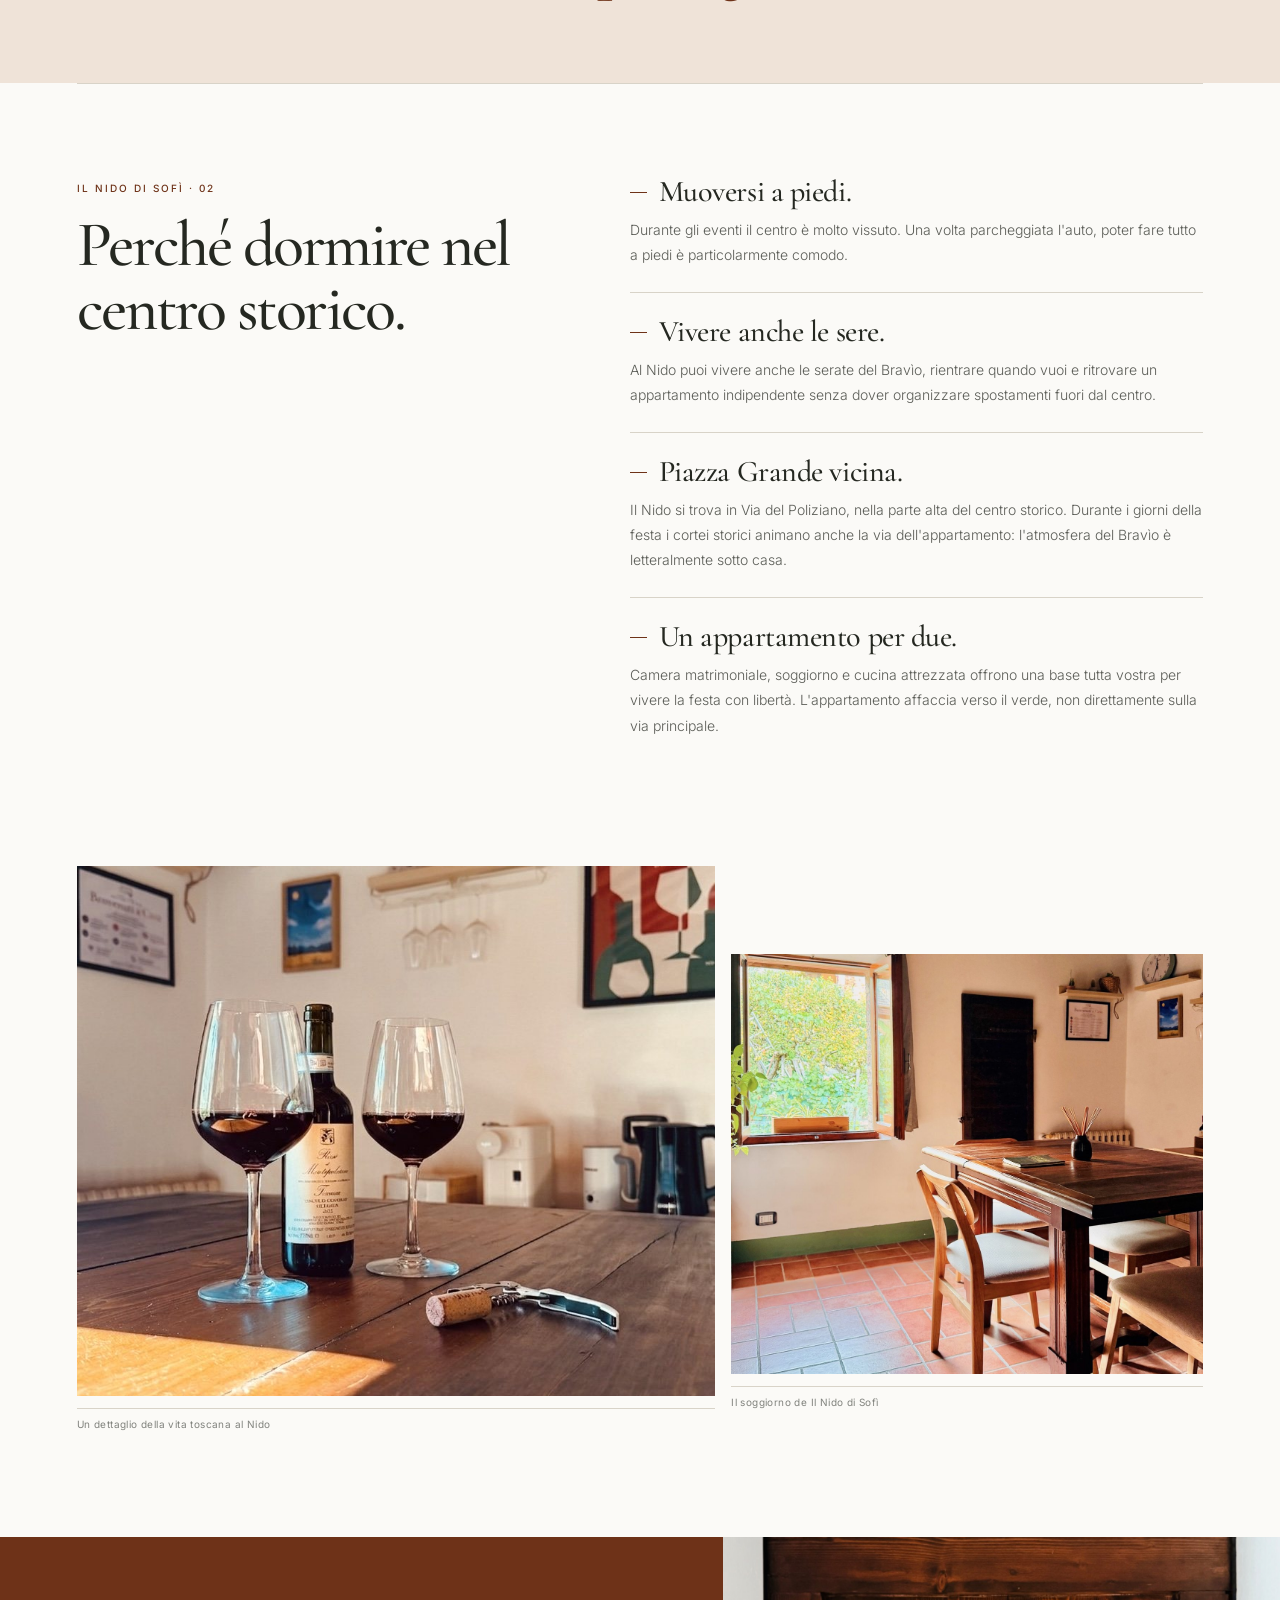
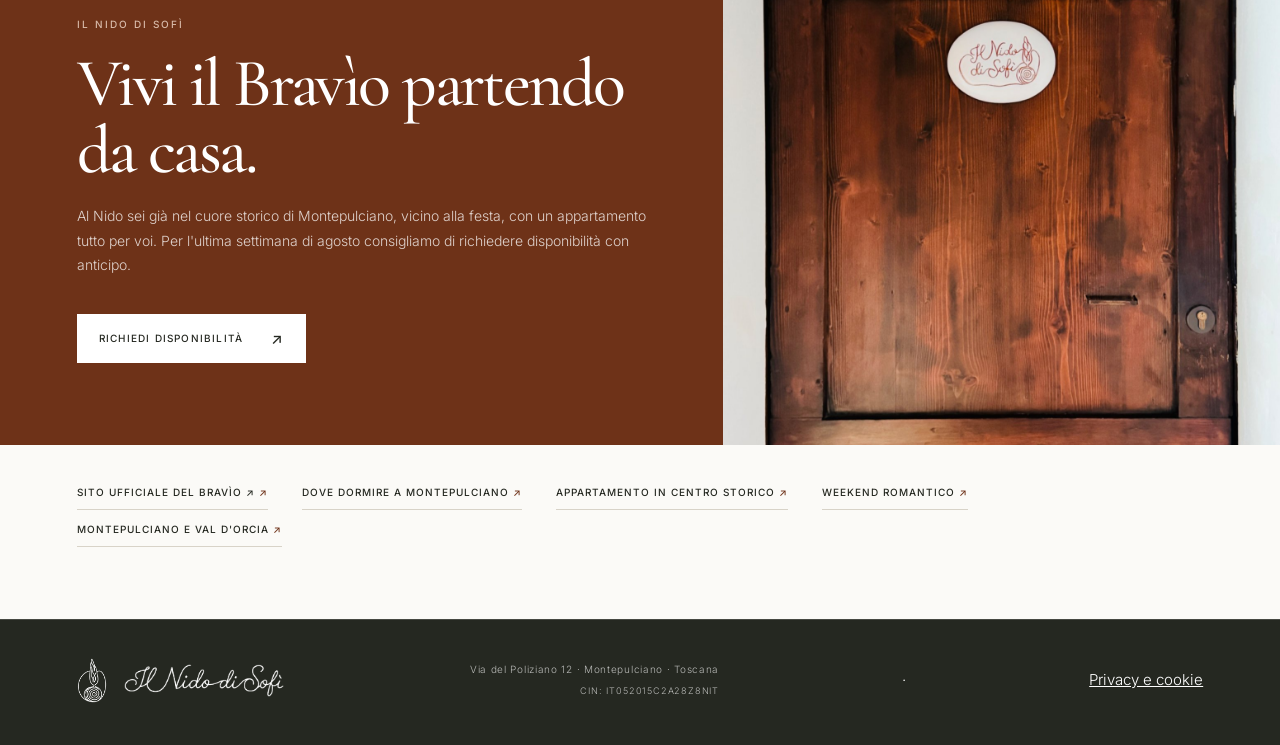
==== commit a8e6c8ee: "Prepare privacy notice, optional phone field and locally hosted fonts Draft pending controller ident" ====
--- a/bravio-delle-botti/index.html
+++ b/bravio-delle-botti/index.html
@@ -10,8 +10,10 @@
   <meta name="description" content="Bravìo delle Botti a Montepulciano: cosa aspettarsi, quando si svolge e dove dormire nel centro storico, a pochi passi da Piazza Grande.">
   <meta name="robots" content="index,follow,max-image-preview:large"><link rel="canonical" href="https://ilnidodisofi.it/bravio-delle-botti/">
   <meta property="og:title" content="Bravìo delle Botti a Montepulciano | Dove dormire in centro"><meta property="og:description" content="Una guida per vivere il Bravìo delle Botti soggiornando nel centro storico di Montepulciano."><meta property="og:type" content="article"><meta property="og:url" content="https://ilnidodisofi.it/bravio-delle-botti/"><meta property="og:image" content="https://ilnidodisofi.it/assets/photos/living-03.jpg">
-  <link rel="preconnect" href="https://fonts.googleapis.com"><link rel="preconnect" href="https://fonts.gstatic.com" crossorigin><link href="https://fonts.googleapis.com/css2?family=Cormorant+Garamond:wght@400;500;600;700&family=Inter:wght@300;400;500;600&display=swap" rel="stylesheet">
+
   <link rel="stylesheet" href="/landing-pages.css?v=4">
+<script type="application/ld+json">{"@context":"https://schema.org","@graph":[{"@type":"WebPage","@id":"https://ilnidodisofi.it/bravio-delle-botti/#webpage","url":"https://ilnidodisofi.it/bravio-delle-botti/","name":"Bravìo delle Botti a Montepulciano: dove dormire in centro","isPartOf":{"@id":"https://ilnidodisofi.it/#website"},"breadcrumb":{"@id":"https://ilnidodisofi.it/bravio-delle-botti/#breadcrumb"},"inLanguage":"it"},{"@type":"Article","@id":"https://ilnidodisofi.it/bravio-delle-botti/#article","url":"https://ilnidodisofi.it/bravio-delle-botti/","name":"Bravìo delle Botti a Montepulciano: dove dormire in centro","description":"Come vivere il Bravìo delle Botti soggiornando nel centro storico di Montepulciano, al Nido di Sofì.","inLanguage":"it","image":"https://ilnidodisofi.it/assets/photos/entrance-door.jpg","isPartOf":{"@id":"https://ilnidodisofi.it/#website"},"about":[{"@type":"Place","name":"Montepulciano"},{"@id":"https://ilnidodisofi.it/#lodging"}],"headline":"Bravìo delle Botti a Montepulciano: dove dormire in centro","mainEntityOfPage":{"@id":"https://ilnidodisofi.it/bravio-delle-botti/#webpage"},"author":{"@type":"Organization","name":"Il Nido di Sofì","url":"https://ilnidodisofi.it/"},"publisher":{"@type":"Organization","name":"Il Nido di Sofì"}},{"@type":"BreadcrumbList","@id":"https://ilnidodisofi.it/bravio-delle-botti/#breadcrumb","itemListElement":[{"@type":"ListItem","position":1,"name":"Il Nido di Sofì","item":"https://ilnidodisofi.it/"},{"@type":"ListItem","position":2,"name":"Bravìo delle Botti","item":"https://ilnidodisofi.it/bravio-delle-botti/"}]}]}</script>
+<link rel="stylesheet" href="/assets/fonts/site.css">
 </head>
 <body class="page-bravio"><div class="wrap"><header class="top"><a class="brand" href="/" aria-label="Il Nido di Sofì — Torna alla home"><img class="brand-mark" src="../assets/logo-mark.png" alt=""><img class="brand-wordmark" src="../assets/logo-wordmark.png" alt="Il Nido di Sofì"></a><nav aria-label="Navigazione"><a href="/#casa">La casa</a><a href="/montepulciano/">Montepulciano</a><a class="nav-cta" href="/#prenota">Prenota direttamente</a></nav></header><main>
 <section class="hero hero-split"><div class="hero-copy"><div class="eyebrow">MONTEPULCIANO · AGOSTO</div><h1>Bravìo delle Botti: <em>dove dormire per viverlo dal centro storico.</em></h1><p class="lead">Negli ultimi giorni di agosto Montepulciano vive il Bravìo tra contrade, cene, cortei e bandiere. Scegliere Il Nido di Sofì significa avere una casa per due nella parte alta del centro, a pochi passi dai luoghi della festa e dal percorso della tradizione.</p><div class="hero-index">TRADIZIONI / FINE AGOSTO</div></div><div class="hero-visual"><img src="https://unsplash.com/photos/4X8I5__wAx4/download?force=true&w=1800" alt="Scorcio del centro storico di Montepulciano con architettura in pietra" fetchpriority="high"><span class="photo-credit">Immagine d'atmosfera del borgo · non ritrae la gara</span></div></section>
@@ -19,4 +21,4 @@
 <aside class="divider-quote" aria-label="NEL CUORE DELLA FESTA"><span class="eyebrow">NEL CUORE DELLA FESTA</span><p class="display-quote">Il Bravìo non è soltanto una gara. È il momento in cui <em>il borgo diventa protagonista.</em></p></aside>
 <section class="chapter"><div><span class="eyebrow">IL NIDO DI SOFÌ · 02</span><h2>Perché dormire nel centro storico.</h2></div><div><div class="card"><strong>Muoversi a piedi.</strong><p>Durante gli eventi il centro è molto vissuto. Una volta parcheggiata l'auto, poter fare tutto a piedi è particolarmente comodo.</p></div><div class="card"><strong>Vivere anche le sere.</strong><p>Al Nido puoi vivere anche le serate del Bravìo, rientrare quando vuoi e ritrovare un appartamento indipendente senza dover organizzare spostamenti fuori dal centro.</p></div><div class="card"><strong>Piazza Grande vicina.</strong><p>Il Nido si trova in Via del Poliziano, nella parte alta del centro storico. Durante i giorni della festa i cortei storici animano anche la via dell'appartamento: l'atmosfera del Bravìo è letteralmente sotto casa.</p></div><div class="card"><strong>Un appartamento per due.</strong><p>Camera matrimoniale, soggiorno e cucina attrezzata offrono una base tutta vostra per vivere la festa con libertà. L'appartamento affaccia verso il verde, non direttamente sulla via principale.</p></div></div></section>
 <section class="editorial-gallery" aria-label="L'atmosfera de Il Nido di Sofì"><figure><img src="../assets/photos/wine-detail.jpg" alt="Un dettaglio della vita toscana al Nido" loading="lazy"><figcaption>Un dettaglio della vita toscana al Nido</figcaption></figure><figure><img src="../assets/photos/living-03.jpg" alt="Il soggiorno de Il Nido di Sofì" loading="lazy"><figcaption>Il soggiorno de Il Nido di Sofì</figcaption></figure></section><section class="cta"><div class="cta-copy"><div class="eyebrow">IL NIDO DI SOFÌ</div><h2>Vivi il Bravìo partendo da casa.</h2><p>Al Nido sei già nel cuore storico di Montepulciano, vicino alla festa, con un appartamento tutto per voi. Per l'ultima settimana di agosto consigliamo di richiedere disponibilità con anticipo.</p><a class="button" href="../#prenota">Richiedi disponibilità</a></div><div class="cta-art"><img src="../assets/photos/entrance-door.jpg" alt="Il Nido di Sofì a Montepulciano" loading="lazy"></div></section><div class="links"><a href="https://www.braviodellebotti.com/" target="_blank" rel="noopener">Sito ufficiale del Bravìo ↗</a><a href="../dove-dormire-montepulciano/">Dove dormire a Montepulciano</a><a href="../montepulciano/">Appartamento in centro storico</a><a href="../weekend-romantico-montepulciano/">Weekend romantico</a><a href="../val-dorcia/">Montepulciano e Val d'Orcia</a></div>
-</main><footer><a class="footer-logo" href="/" aria-label="Il Nido di Sofì — Homepage"><img src="../assets/logo-mark.png" alt=""><img src="../assets/logo-wordmark.png" alt="Il Nido di Sofì"></a><div class="footer-info">Via del Poliziano 12 · Montepulciano · Toscana<small>CIN: IT052015C2A28Z8NIT</small></div></footer></div></body></html>+</main><footer><a class="footer-logo" href="/" aria-label="Il Nido di Sofì — Homepage"><img src="../assets/logo-mark.png" alt=""><img src="../assets/logo-wordmark.png" alt="Il Nido di Sofì"></a><div class="footer-info">Via del Poliziano 12 · Montepulciano · Toscana<small>CIN: IT052015C2A28Z8NIT</small></div> · <a href="/privacy-cookie/">Privacy e cookie</a></footer></div></body></html>
--- a/assets/fonts/site.css
+++ b/assets/fonts/site.css
@@ -0,0 +1,56 @@
+@font-face {
+  font-family: 'Cormorant Garamond';
+  font-style: normal;
+  font-weight: 400;
+  font-display: swap;
+  src: url(/assets/fonts/bb8f3c3b0ca40380.ttf) format('truetype');
+}
+@font-face {
+  font-family: 'Cormorant Garamond';
+  font-style: normal;
+  font-weight: 500;
+  font-display: swap;
+  src: url(/assets/fonts/75407d22188550d6.ttf) format('truetype');
+}
+@font-face {
+  font-family: 'Cormorant Garamond';
+  font-style: normal;
+  font-weight: 600;
+  font-display: swap;
+  src: url(/assets/fonts/705776b6237d1fd4.ttf) format('truetype');
+}
+@font-face {
+  font-family: 'Cormorant Garamond';
+  font-style: normal;
+  font-weight: 700;
+  font-display: swap;
+  src: url(/assets/fonts/a9565983a6247cbc.ttf) format('truetype');
+}
+@font-face {
+  font-family: 'Inter';
+  font-style: normal;
+  font-weight: 300;
+  font-display: swap;
+  src: url(/assets/fonts/ee9558be9f8a4d75.ttf) format('truetype');
+}
+@font-face {
+  font-family: 'Inter';
+  font-style: normal;
+  font-weight: 400;
+  font-display: swap;
+  src: url(/assets/fonts/a699af1dea30b799.ttf) format('truetype');
+}
+@font-face {
+  font-family: 'Inter';
+  font-style: normal;
+  font-weight: 500;
+  font-display: swap;
+  src: url(/assets/fonts/e45972c7e9f24dc3.ttf) format('truetype');
+}
+@font-face {
+  font-family: 'Inter';
+  font-style: normal;
+  font-weight: 600;
+  font-display: swap;
+  src: url(/assets/fonts/87e867b52640b3b3.ttf) format('truetype');
+}
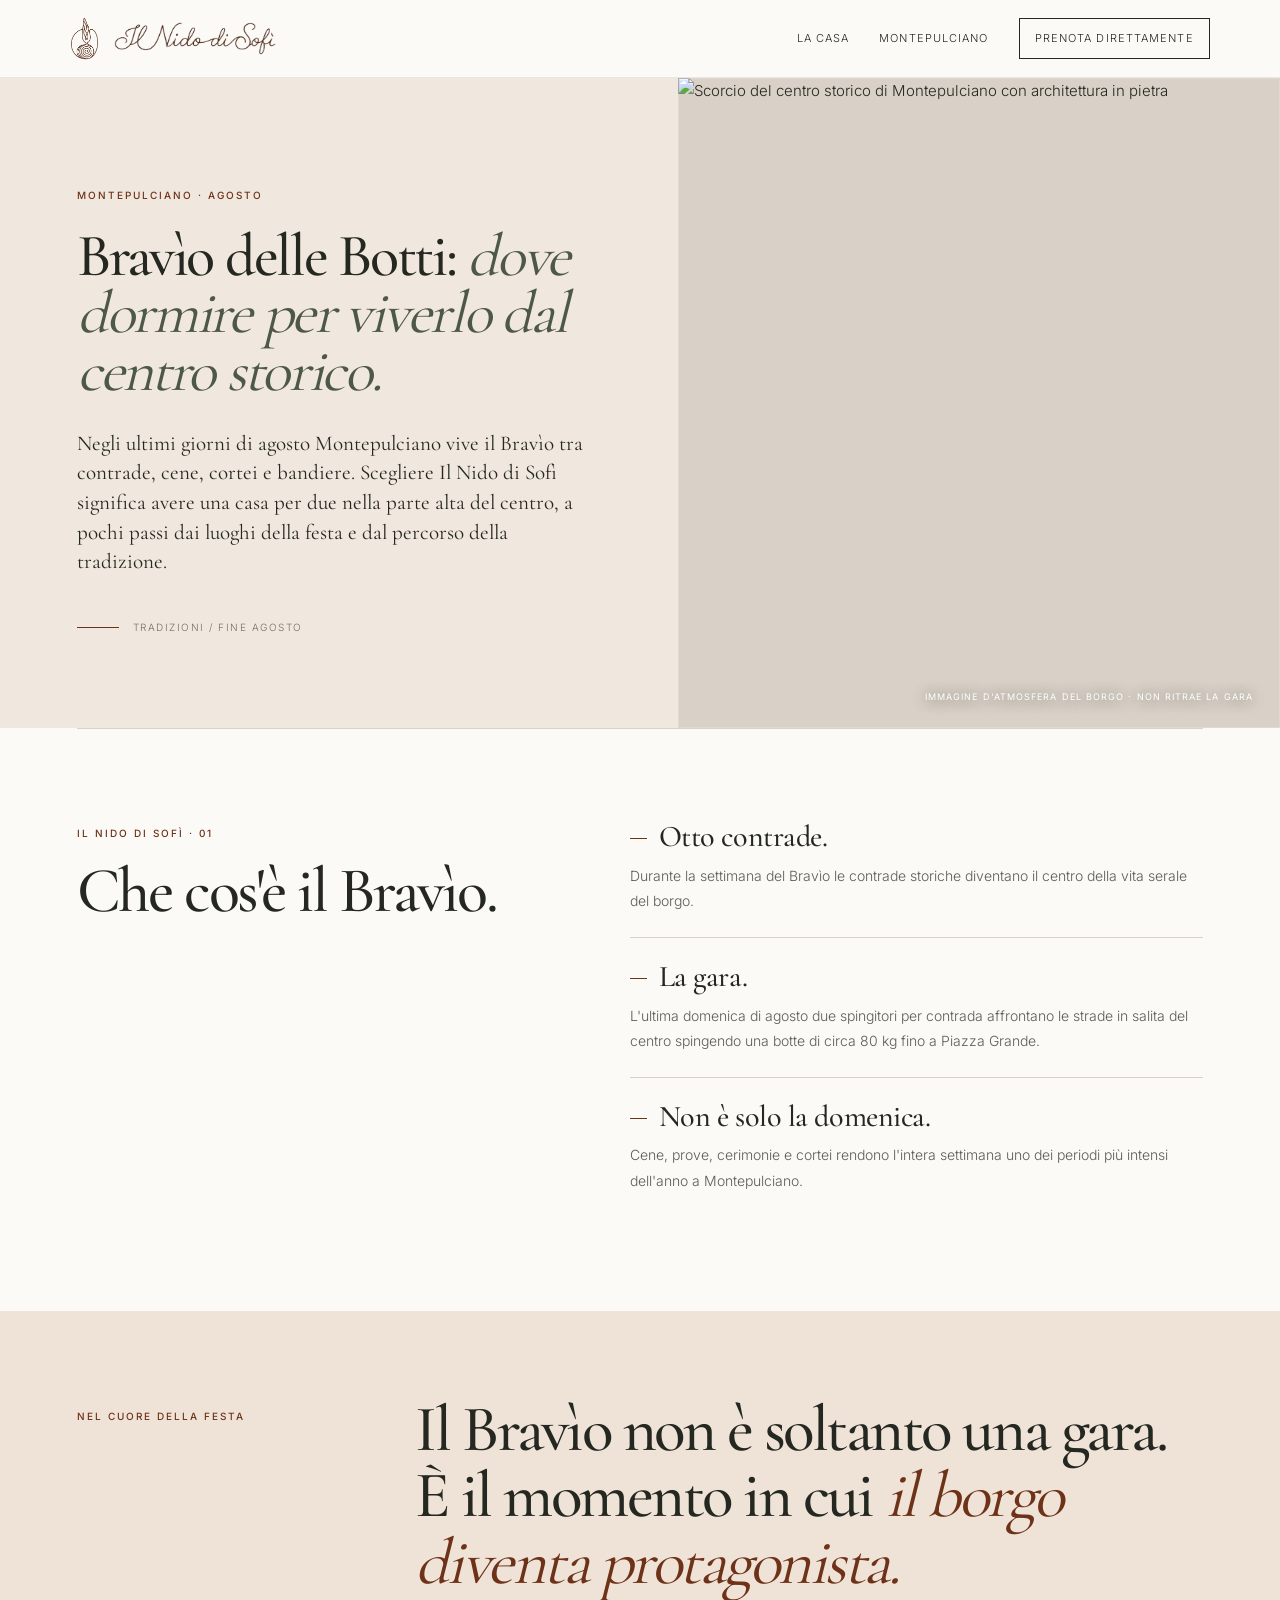
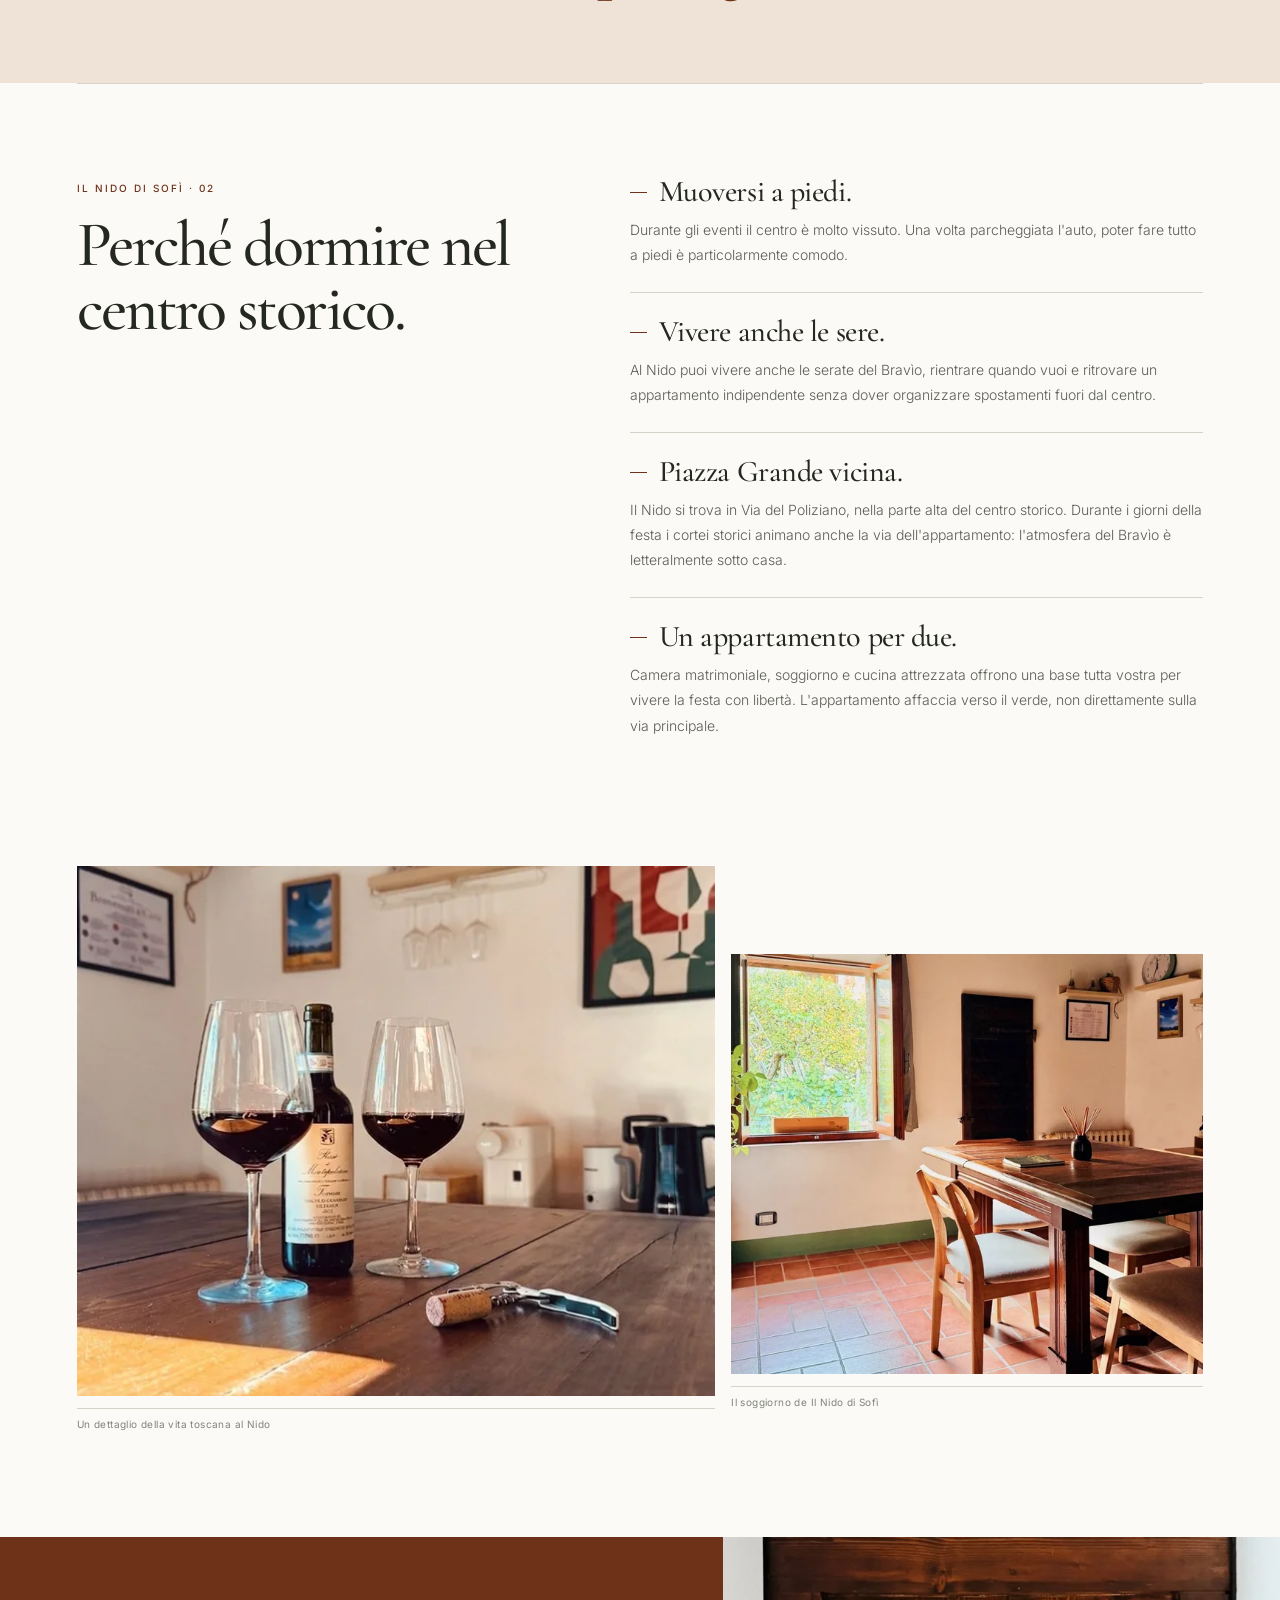
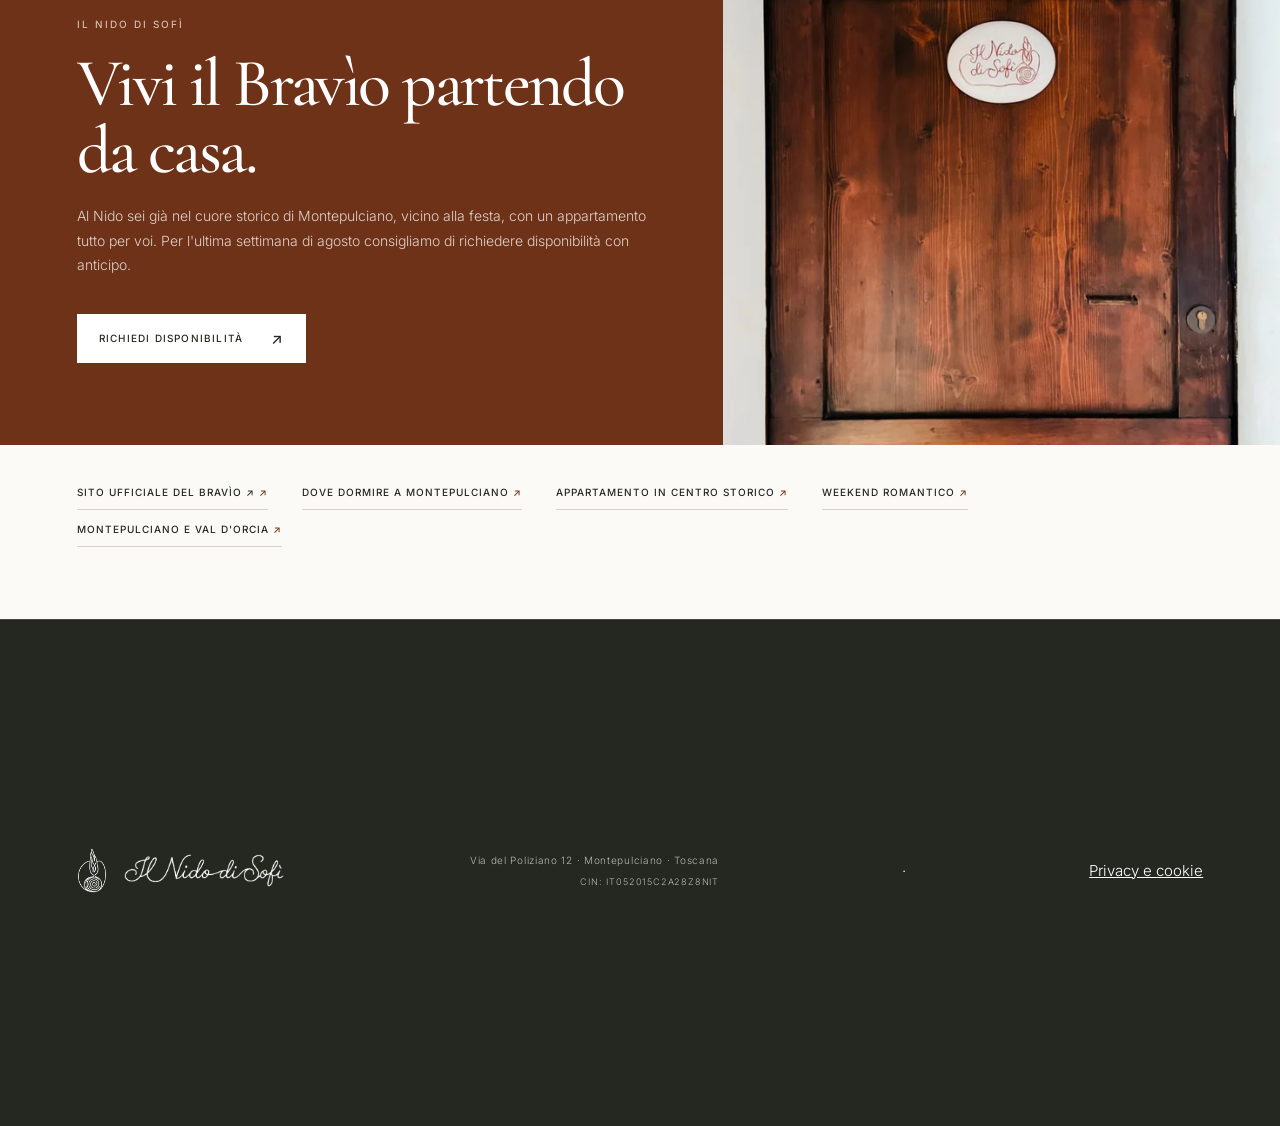
==== commit 5713ce69: "Improve mobile image delivery and Val d’Orcia travel guidance" ====
--- a/bravio-delle-botti/index.html
+++ b/bravio-delle-botti/index.html
@@ -13,12 +13,12 @@
 
   <link rel="stylesheet" href="/landing-pages.css?v=4">
 <script type="application/ld+json">{"@context":"https://schema.org","@graph":[{"@type":"WebPage","@id":"https://ilnidodisofi.it/bravio-delle-botti/#webpage","url":"https://ilnidodisofi.it/bravio-delle-botti/","name":"Bravìo delle Botti a Montepulciano: dove dormire in centro","isPartOf":{"@id":"https://ilnidodisofi.it/#website"},"breadcrumb":{"@id":"https://ilnidodisofi.it/bravio-delle-botti/#breadcrumb"},"inLanguage":"it"},{"@type":"Article","@id":"https://ilnidodisofi.it/bravio-delle-botti/#article","url":"https://ilnidodisofi.it/bravio-delle-botti/","name":"Bravìo delle Botti a Montepulciano: dove dormire in centro","description":"Come vivere il Bravìo delle Botti soggiornando nel centro storico di Montepulciano, al Nido di Sofì.","inLanguage":"it","image":"https://ilnidodisofi.it/assets/photos/entrance-door.jpg","isPartOf":{"@id":"https://ilnidodisofi.it/#website"},"about":[{"@type":"Place","name":"Montepulciano"},{"@id":"https://ilnidodisofi.it/#lodging"}],"headline":"Bravìo delle Botti a Montepulciano: dove dormire in centro","mainEntityOfPage":{"@id":"https://ilnidodisofi.it/bravio-delle-botti/#webpage"},"author":{"@type":"Organization","name":"Il Nido di Sofì","url":"https://ilnidodisofi.it/"},"publisher":{"@type":"Organization","name":"Il Nido di Sofì"}},{"@type":"BreadcrumbList","@id":"https://ilnidodisofi.it/bravio-delle-botti/#breadcrumb","itemListElement":[{"@type":"ListItem","position":1,"name":"Il Nido di Sofì","item":"https://ilnidodisofi.it/"},{"@type":"ListItem","position":2,"name":"Bravìo delle Botti","item":"https://ilnidodisofi.it/bravio-delle-botti/"}]}]}</script>
-<link rel="stylesheet" href="/assets/fonts/site.css">
+<link rel="stylesheet" href="/assets/fonts/site.css?v=2">
 </head>
-<body class="page-bravio"><div class="wrap"><header class="top"><a class="brand" href="/" aria-label="Il Nido di Sofì — Torna alla home"><img class="brand-mark" src="../assets/logo-mark.png" alt=""><img class="brand-wordmark" src="../assets/logo-wordmark.png" alt="Il Nido di Sofì"></a><nav aria-label="Navigazione"><a href="/#casa">La casa</a><a href="/montepulciano/">Montepulciano</a><a class="nav-cta" href="/#prenota">Prenota direttamente</a></nav></header><main>
+<body class="page-bravio"><div class="wrap"><header class="top"><a class="brand" href="/" aria-label="Il Nido di Sofì — Torna alla home"><img class="brand-mark" src="/assets/optimized/logo-mark.webp" alt="" width="448" height="667"><img class="brand-wordmark" src="/assets/optimized/logo-wordmark.webp" alt="Il Nido di Sofì" width="1815" height="426"></a><nav aria-label="Navigazione"><a href="/#casa">La casa</a><a href="/montepulciano/">Montepulciano</a><a class="nav-cta" href="/#prenota">Prenota direttamente</a></nav></header><main>
 <section class="hero hero-split"><div class="hero-copy"><div class="eyebrow">MONTEPULCIANO · AGOSTO</div><h1>Bravìo delle Botti: <em>dove dormire per viverlo dal centro storico.</em></h1><p class="lead">Negli ultimi giorni di agosto Montepulciano vive il Bravìo tra contrade, cene, cortei e bandiere. Scegliere Il Nido di Sofì significa avere una casa per due nella parte alta del centro, a pochi passi dai luoghi della festa e dal percorso della tradizione.</p><div class="hero-index">TRADIZIONI / FINE AGOSTO</div></div><div class="hero-visual"><img src="https://unsplash.com/photos/4X8I5__wAx4/download?force=true&w=1800" alt="Scorcio del centro storico di Montepulciano con architettura in pietra" fetchpriority="high"><span class="photo-credit">Immagine d'atmosfera del borgo · non ritrae la gara</span></div></section>
 <section class="chapter chapter-first"><div><span class="eyebrow">IL NIDO DI SOFÌ · 01</span><h2>Che cos'è il Bravìo.</h2></div><div><div class="card"><strong>Otto contrade.</strong><p>Durante la settimana del Bravìo le contrade storiche diventano il centro della vita serale del borgo.</p></div><div class="card"><strong>La gara.</strong><p>L'ultima domenica di agosto due spingitori per contrada affrontano le strade in salita del centro spingendo una botte di circa 80 kg fino a Piazza Grande.</p></div><div class="card"><strong>Non è solo la domenica.</strong><p>Cene, prove, cerimonie e cortei rendono l'intera settimana uno dei periodi più intensi dell'anno a Montepulciano.</p></div></div></section>
 <aside class="divider-quote" aria-label="NEL CUORE DELLA FESTA"><span class="eyebrow">NEL CUORE DELLA FESTA</span><p class="display-quote">Il Bravìo non è soltanto una gara. È il momento in cui <em>il borgo diventa protagonista.</em></p></aside>
 <section class="chapter"><div><span class="eyebrow">IL NIDO DI SOFÌ · 02</span><h2>Perché dormire nel centro storico.</h2></div><div><div class="card"><strong>Muoversi a piedi.</strong><p>Durante gli eventi il centro è molto vissuto. Una volta parcheggiata l'auto, poter fare tutto a piedi è particolarmente comodo.</p></div><div class="card"><strong>Vivere anche le sere.</strong><p>Al Nido puoi vivere anche le serate del Bravìo, rientrare quando vuoi e ritrovare un appartamento indipendente senza dover organizzare spostamenti fuori dal centro.</p></div><div class="card"><strong>Piazza Grande vicina.</strong><p>Il Nido si trova in Via del Poliziano, nella parte alta del centro storico. Durante i giorni della festa i cortei storici animano anche la via dell'appartamento: l'atmosfera del Bravìo è letteralmente sotto casa.</p></div><div class="card"><strong>Un appartamento per due.</strong><p>Camera matrimoniale, soggiorno e cucina attrezzata offrono una base tutta vostra per vivere la festa con libertà. L'appartamento affaccia verso il verde, non direttamente sulla via principale.</p></div></div></section>
-<section class="editorial-gallery" aria-label="L'atmosfera de Il Nido di Sofì"><figure><img src="../assets/photos/wine-detail.jpg" alt="Un dettaglio della vita toscana al Nido" loading="lazy"><figcaption>Un dettaglio della vita toscana al Nido</figcaption></figure><figure><img src="../assets/photos/living-03.jpg" alt="Il soggiorno de Il Nido di Sofì" loading="lazy"><figcaption>Il soggiorno de Il Nido di Sofì</figcaption></figure></section><section class="cta"><div class="cta-copy"><div class="eyebrow">IL NIDO DI SOFÌ</div><h2>Vivi il Bravìo partendo da casa.</h2><p>Al Nido sei già nel cuore storico di Montepulciano, vicino alla festa, con un appartamento tutto per voi. Per l'ultima settimana di agosto consigliamo di richiedere disponibilità con anticipo.</p><a class="button" href="../#prenota">Richiedi disponibilità</a></div><div class="cta-art"><img src="../assets/photos/entrance-door.jpg" alt="Il Nido di Sofì a Montepulciano" loading="lazy"></div></section><div class="links"><a href="https://www.braviodellebotti.com/" target="_blank" rel="noopener">Sito ufficiale del Bravìo ↗</a><a href="../dove-dormire-montepulciano/">Dove dormire a Montepulciano</a><a href="../montepulciano/">Appartamento in centro storico</a><a href="../weekend-romantico-montepulciano/">Weekend romantico</a><a href="../val-dorcia/">Montepulciano e Val d'Orcia</a></div>
-</main><footer><a class="footer-logo" href="/" aria-label="Il Nido di Sofì — Homepage"><img src="../assets/logo-mark.png" alt=""><img src="../assets/logo-wordmark.png" alt="Il Nido di Sofì"></a><div class="footer-info">Via del Poliziano 12 · Montepulciano · Toscana<small>CIN: IT052015C2A28Z8NIT</small></div> · <a href="/privacy-cookie/">Privacy e cookie</a></footer></div></body></html>+<section class="editorial-gallery" aria-label="L'atmosfera de Il Nido di Sofì"><figure><img src="/assets/optimized/wine-detail-896.webp" alt="Un dettaglio della vita toscana al Nido" loading="lazy" srcset="/assets/optimized/wine-detail-640.webp 640w, /assets/optimized/wine-detail-896.webp 896w" sizes="(max-width: 700px) 90vw, 50vw" width="896" height="1195" decoding="async"><figcaption>Un dettaglio della vita toscana al Nido</figcaption></figure><figure><img src="/assets/optimized/living-03-1266.webp" alt="Il soggiorno de Il Nido di Sofì" loading="lazy" srcset="/assets/optimized/living-03-640.webp 640w, /assets/optimized/living-03-1266.webp 1266w" sizes="(max-width: 700px) 90vw, 50vw" width="1266" height="1800" decoding="async"><figcaption>Il soggiorno de Il Nido di Sofì</figcaption></figure></section><section class="cta"><div class="cta-copy"><div class="eyebrow">IL NIDO DI SOFÌ</div><h2>Vivi il Bravìo partendo da casa.</h2><p>Al Nido sei già nel cuore storico di Montepulciano, vicino alla festa, con un appartamento tutto per voi. Per l'ultima settimana di agosto consigliamo di richiedere disponibilità con anticipo.</p><a class="button" href="../#prenota">Richiedi disponibilità</a></div><div class="cta-art"><img src="/assets/optimized/entrance-door-1280.webp" alt="Il Nido di Sofì a Montepulciano" loading="lazy" srcset="/assets/optimized/entrance-door-640.webp 640w, /assets/optimized/entrance-door-1280.webp 1280w" sizes="(max-width: 700px) 90vw, 50vw" width="1350" height="1800" decoding="async"></div></section><div class="links"><a href="https://www.braviodellebotti.com/" target="_blank" rel="noopener">Sito ufficiale del Bravìo ↗</a><a href="../dove-dormire-montepulciano/">Dove dormire a Montepulciano</a><a href="../montepulciano/">Appartamento in centro storico</a><a href="../weekend-romantico-montepulciano/">Weekend romantico</a><a href="../val-dorcia/">Montepulciano e Val d'Orcia</a></div>
+</main><footer><a class="footer-logo" href="/" aria-label="Il Nido di Sofì — Homepage"><img src="/assets/optimized/logo-mark.webp" alt="" width="448" height="667"><img src="/assets/optimized/logo-wordmark.webp" alt="Il Nido di Sofì" width="1815" height="426"></a><div class="footer-info">Via del Poliziano 12 · Montepulciano · Toscana<small>CIN: IT052015C2A28Z8NIT</small></div> · <a href="/privacy-cookie/">Privacy e cookie</a></footer></div></body></html>
--- a/assets/fonts/site.css
+++ b/assets/fonts/site.css
@@ -3,54 +3,54 @@
   font-style: normal;
   font-weight: 400;
   font-display: swap;
-  src: url(/assets/fonts/bb8f3c3b0ca40380.ttf) format('truetype');
+  src: url(/assets/fonts/bb8f3c3b0ca40380.woff2) format('woff2');
 }
 @font-face {
   font-family: 'Cormorant Garamond';
   font-style: normal;
   font-weight: 500;
   font-display: swap;
-  src: url(/assets/fonts/75407d22188550d6.ttf) format('truetype');
+  src: url(/assets/fonts/75407d22188550d6.woff2) format('woff2');
 }
 @font-face {
   font-family: 'Cormorant Garamond';
   font-style: normal;
   font-weight: 600;
   font-display: swap;
-  src: url(/assets/fonts/705776b6237d1fd4.ttf) format('truetype');
+  src: url(/assets/fonts/705776b6237d1fd4.woff2) format('woff2');
 }
 @font-face {
   font-family: 'Cormorant Garamond';
   font-style: normal;
   font-weight: 700;
   font-display: swap;
-  src: url(/assets/fonts/a9565983a6247cbc.ttf) format('truetype');
+  src: url(/assets/fonts/a9565983a6247cbc.woff2) format('woff2');
 }
 @font-face {
   font-family: 'Inter';
   font-style: normal;
   font-weight: 300;
   font-display: swap;
-  src: url(/assets/fonts/ee9558be9f8a4d75.ttf) format('truetype');
+  src: url(/assets/fonts/ee9558be9f8a4d75.woff2) format('woff2');
 }
 @font-face {
   font-family: 'Inter';
   font-style: normal;
   font-weight: 400;
   font-display: swap;
-  src: url(/assets/fonts/a699af1dea30b799.ttf) format('truetype');
+  src: url(/assets/fonts/a699af1dea30b799.woff2) format('woff2');
 }
 @font-face {
   font-family: 'Inter';
   font-style: normal;
   font-weight: 500;
   font-display: swap;
-  src: url(/assets/fonts/e45972c7e9f24dc3.ttf) format('truetype');
+  src: url(/assets/fonts/e45972c7e9f24dc3.woff2) format('woff2');
 }
 @font-face {
   font-family: 'Inter';
   font-style: normal;
   font-weight: 600;
   font-display: swap;
-  src: url(/assets/fonts/87e867b52640b3b3.ttf) format('truetype');
+  src: url(/assets/fonts/87e867b52640b3b3.woff2) format('woff2');
 }
